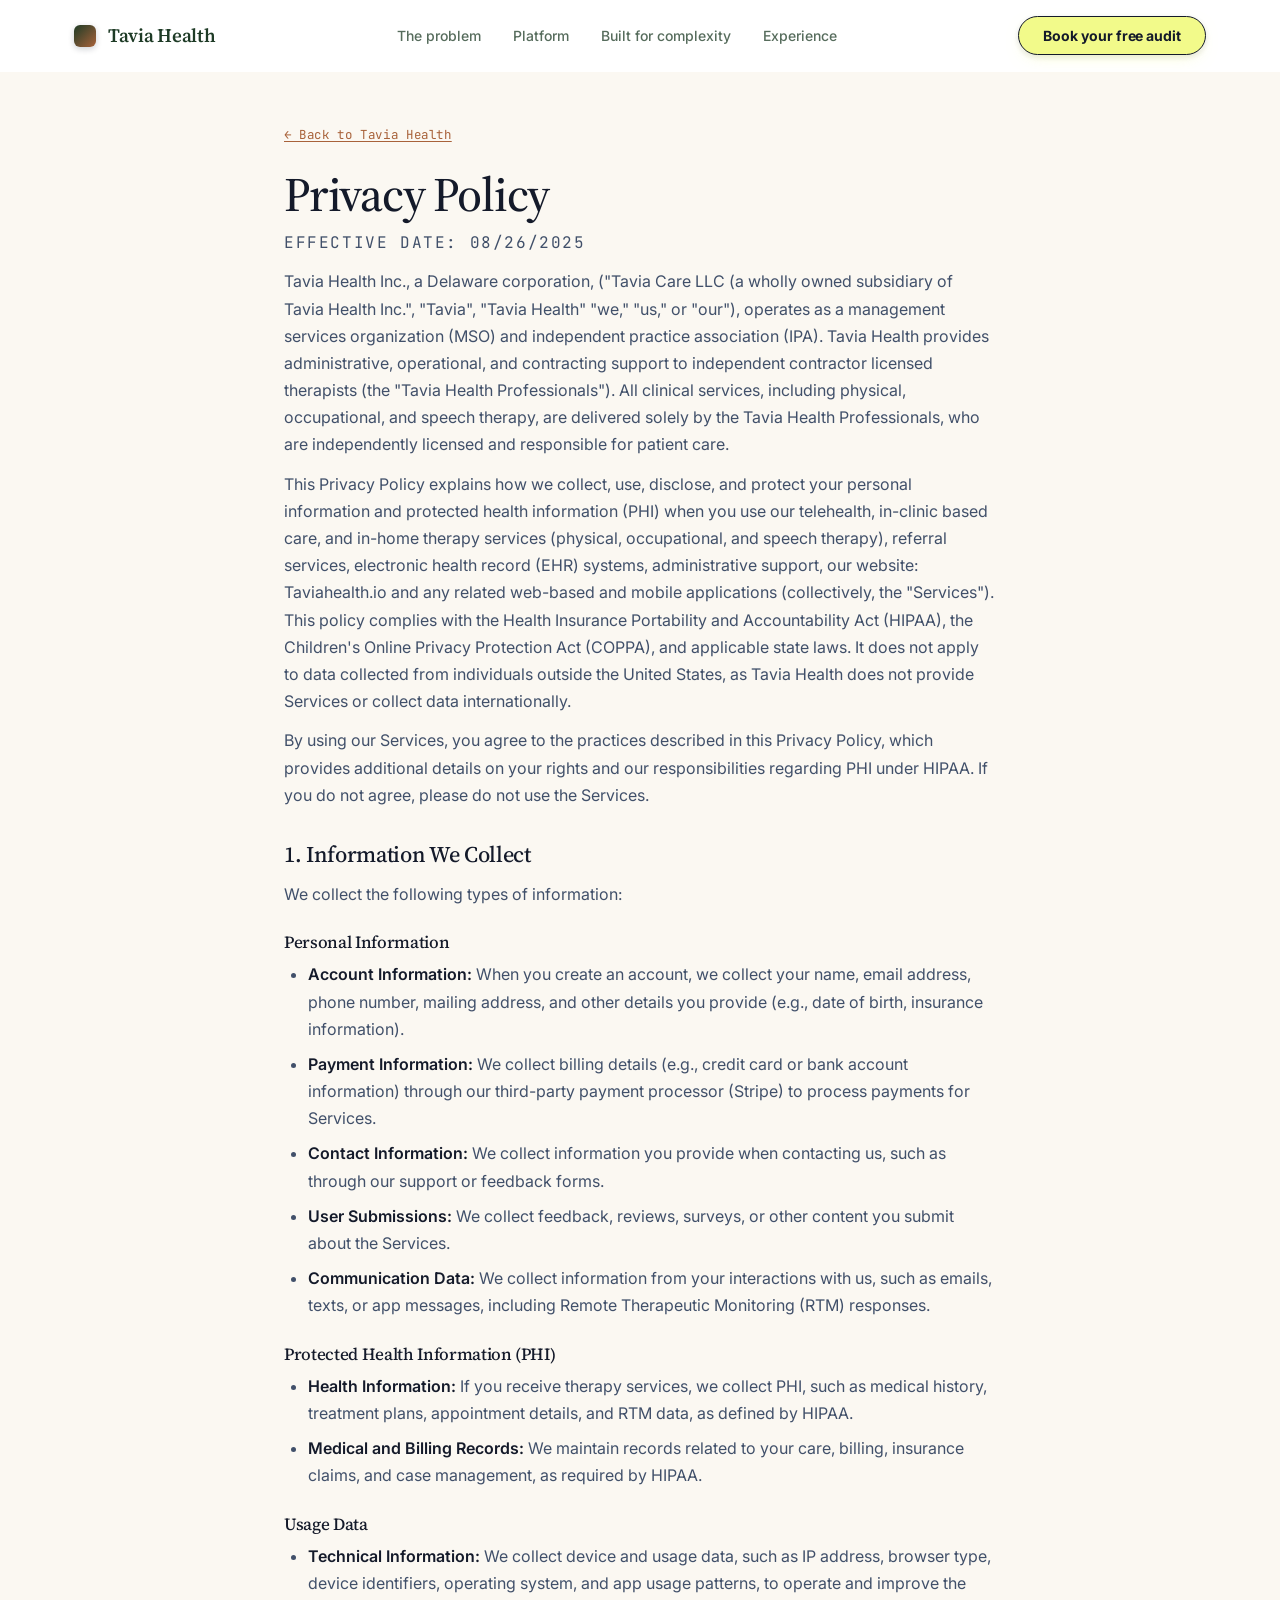
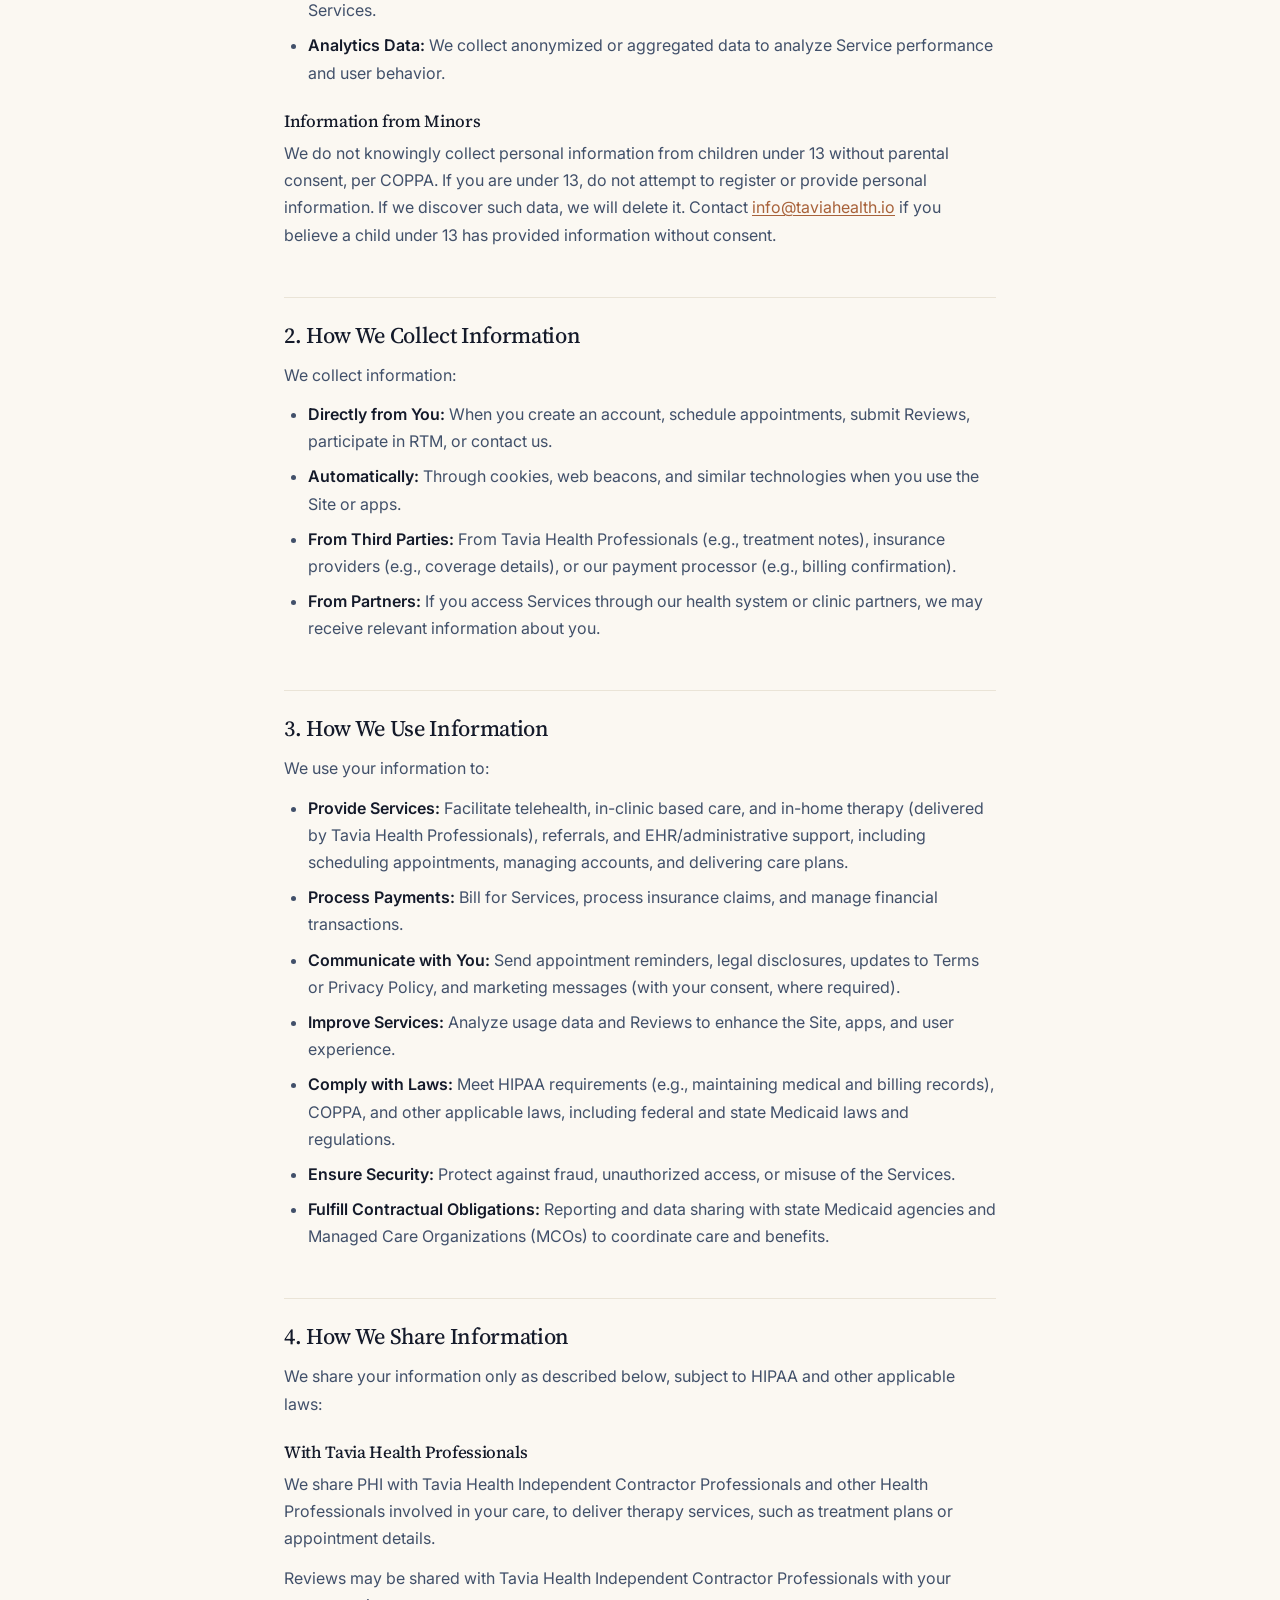
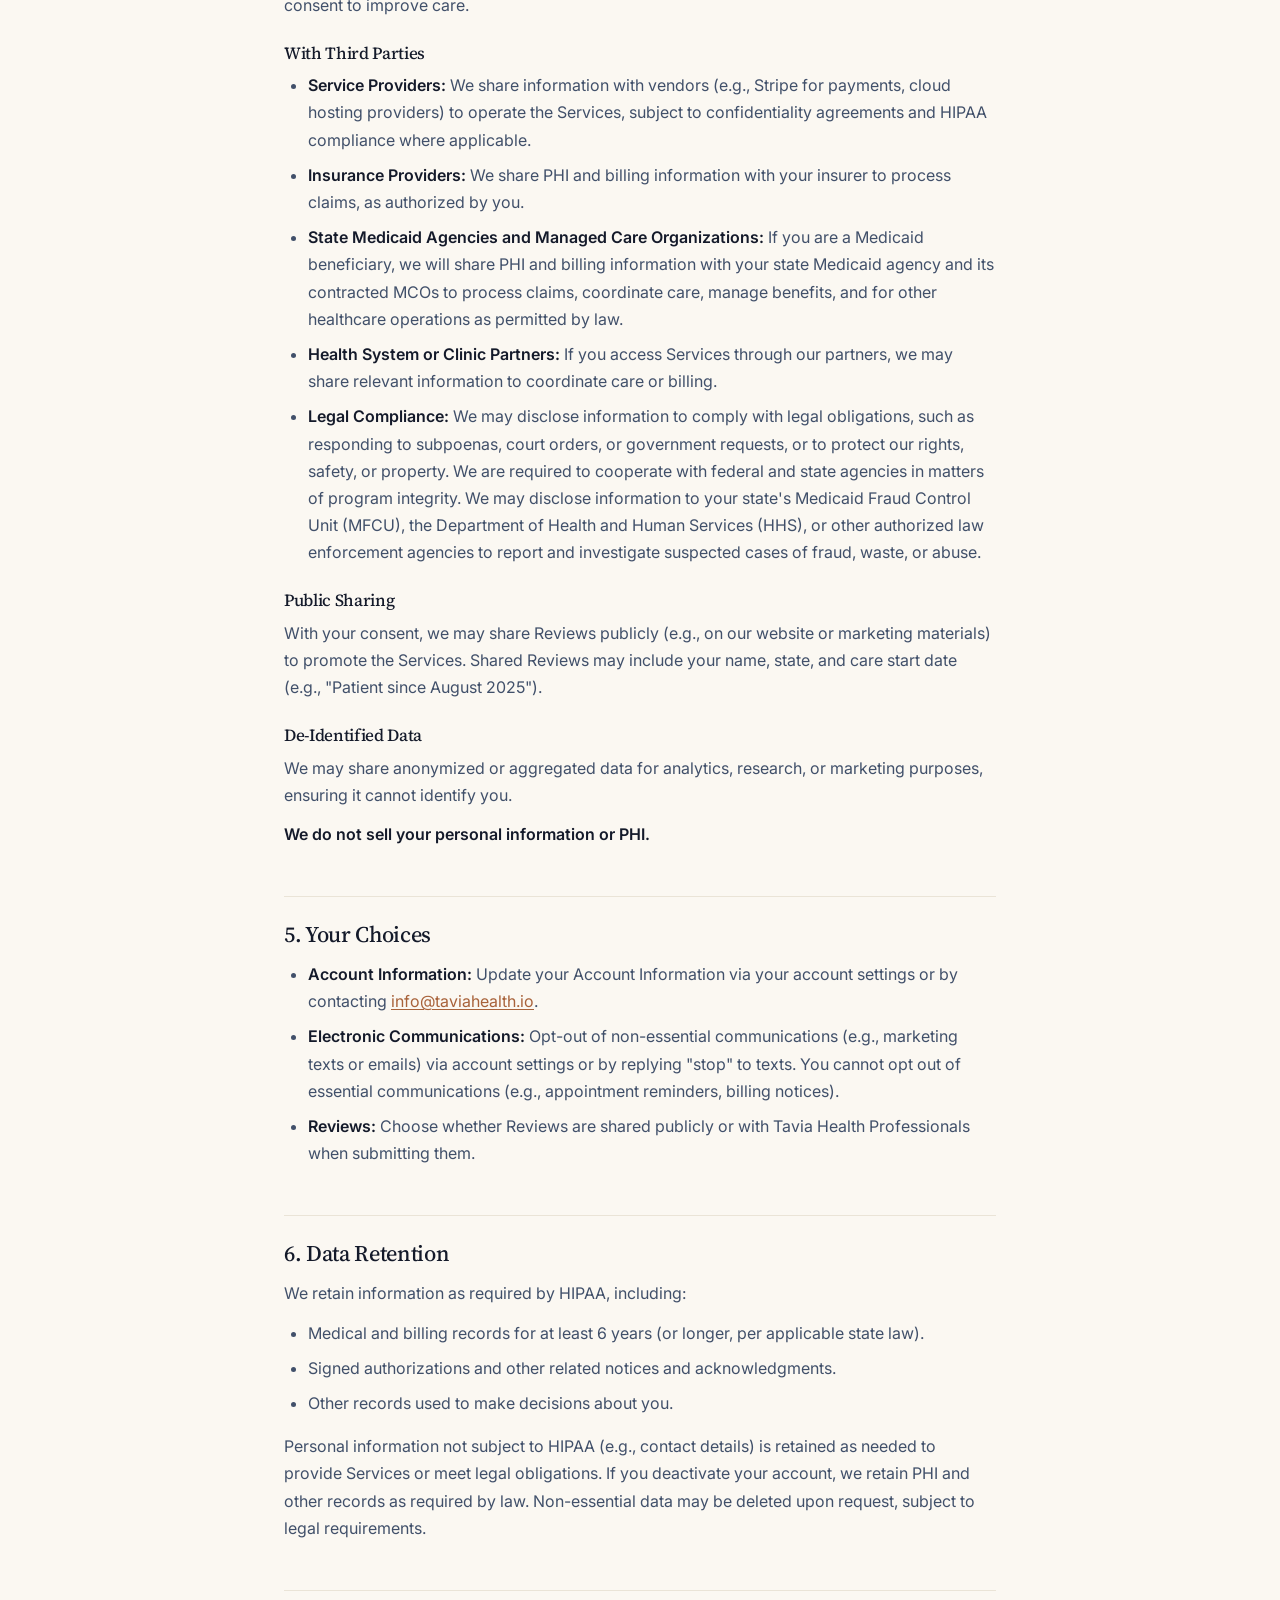
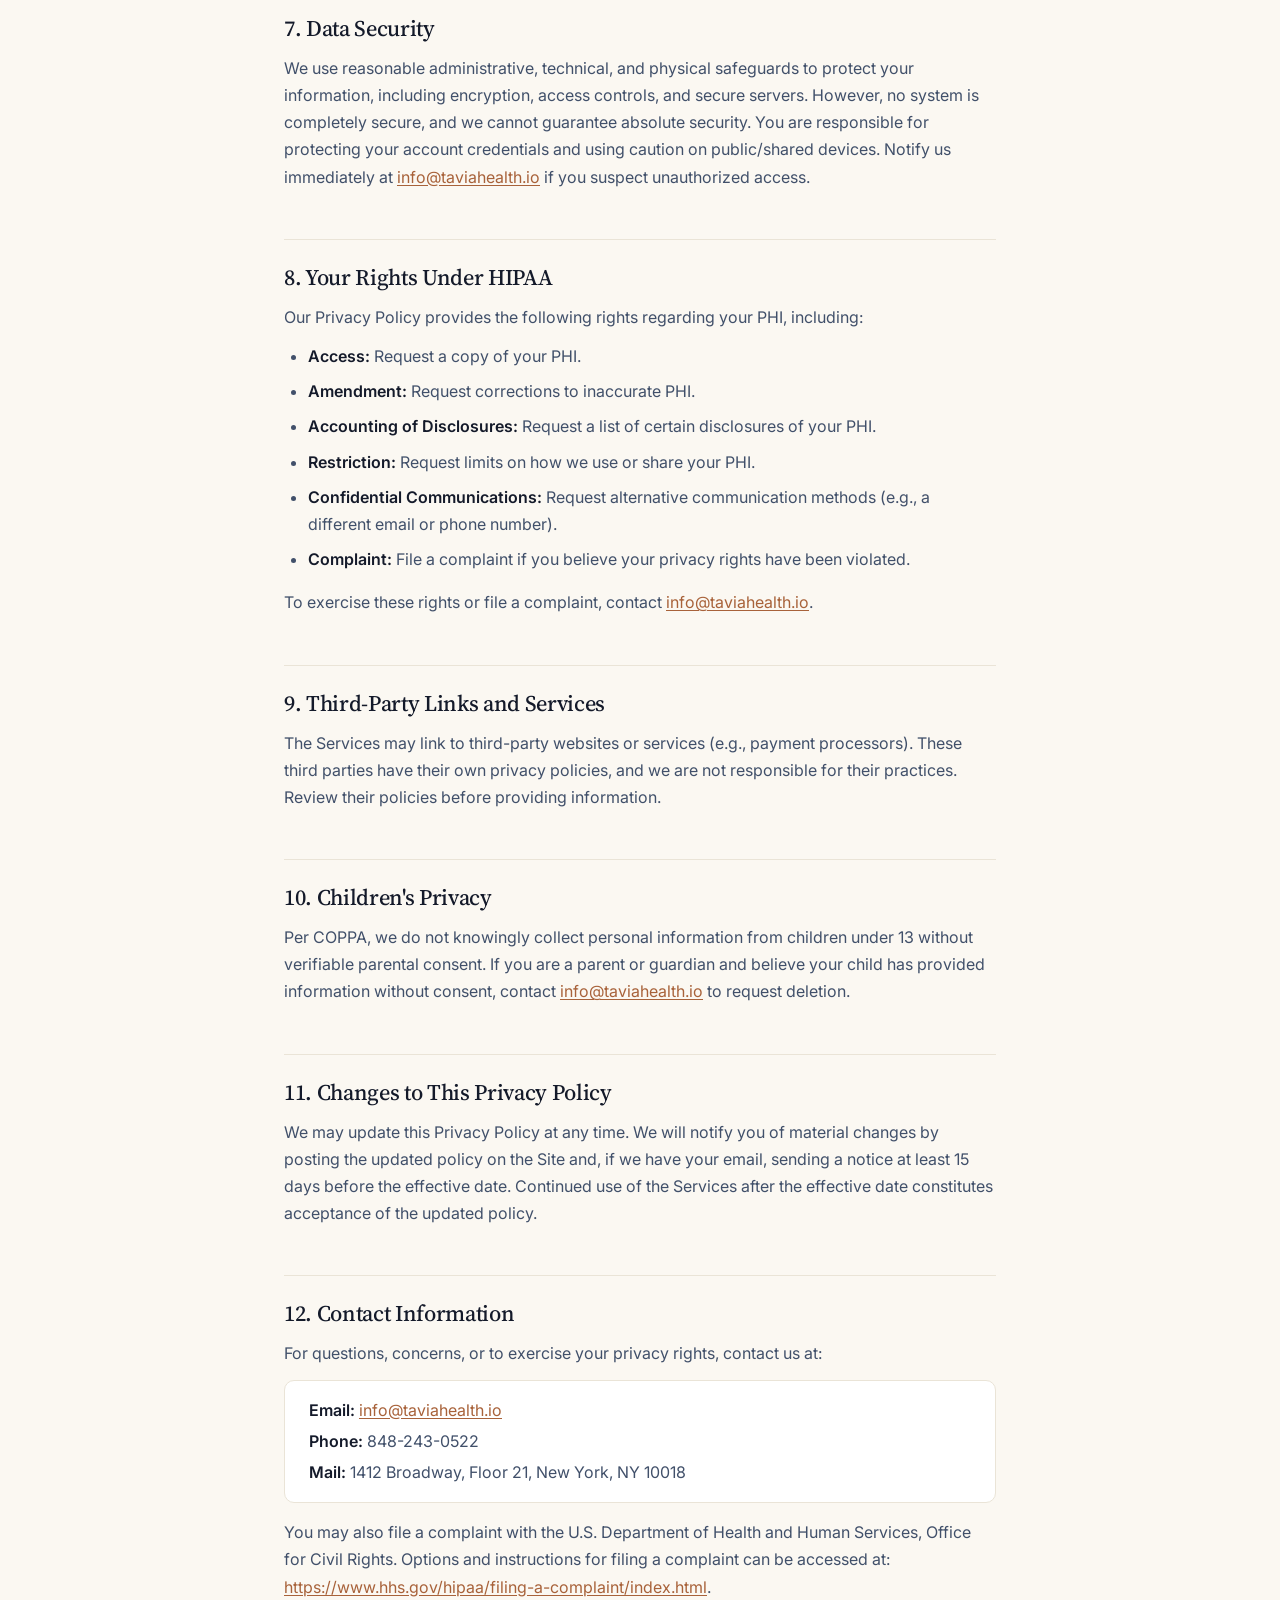
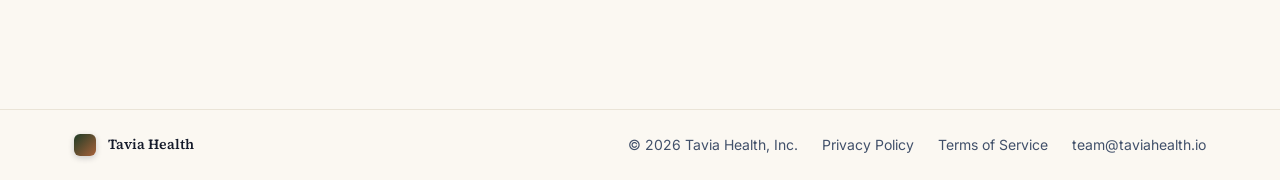
==== privacy.html @ c38f4bc9 "added meta ads skill" ====
<!DOCTYPE html>
<html lang="en">
<head>
  <meta charset="UTF-8" />
  <meta name="viewport" content="width=device-width, initial-scale=1.0" />
  <title>Privacy Policy — Tavia Health</title>
  <link rel="icon" type="image/svg+xml" href="favicon.svg" />
  <meta name="description" content="Tavia Health Privacy Policy. How we collect, use, and protect your personal information and PHI." />
  <link rel="preconnect" href="https://fonts.googleapis.com" />
  <link rel="preconnect" href="https://fonts.gstatic.com" crossorigin />
  <link href="https://fonts.googleapis.com/css2?family=Inter:wght@400;500;600;700&family=JetBrains+Mono:wght@400;500&family=Source+Serif+4:ital,opsz,wght@0,8..60,400;0,8..60,500;0,8..60,600;0,8..60,700;1,8..60,400;1,8..60,500&display=swap" rel="stylesheet" />
  <link rel="stylesheet" href="styles.css" />
</head>
<body>

  <header class="nav" id="nav">
    <div class="container nav__inner">
      <a href="index.html" class="nav__brand" aria-label="Tavia Health home">
        <span class="nav__mark" aria-hidden="true"></span>
        <span class="nav__wordmark">Tavia Health</span>
      </a>
      <nav class="nav__links" aria-label="Primary">
        <a href="index.html#problem">The problem</a>
        <a href="index.html#platform">Platform</a>
        <a href="index.html#complex">Built for complexity</a>
        <a href="index.html#founder">Experience</a>
      </nav>
      <a href="https://calendar.app.google/nensBLNCL4oVfkAK6" target="_blank" rel="noopener" class="btn btn--accent nav__cta">Book your free audit</a>
    </div>
  </header>

  <main class="legal">
    <div class="container legal__container">
      <a href="index.html" class="legal__back">← Back to Tavia Health</a>
      <h1>Privacy Policy</h1>
      <p class="legal__date">Effective Date: 08/26/2025</p>

      <p>Tavia Health Inc., a Delaware corporation, ("Tavia Care LLC (a wholly owned subsidiary of Tavia Health Inc.", "Tavia", "Tavia Health" "we," "us," or "our"), operates as a management services organization (MSO) and independent practice association (IPA). Tavia Health provides administrative, operational, and contracting support to independent contractor licensed therapists (the "Tavia Health Professionals"). All clinical services, including physical, occupational, and speech therapy, are delivered solely by the Tavia Health Professionals, who are independently licensed and responsible for patient care.</p>

      <p>This Privacy Policy explains how we collect, use, disclose, and protect your personal information and protected health information (PHI) when you use our telehealth, in-clinic based care, and in-home therapy services (physical, occupational, and speech therapy), referral services, electronic health record (EHR) systems, administrative support, our website: Taviahealth.io and any related web-based and mobile applications (collectively, the "Services"). This policy complies with the Health Insurance Portability and Accountability Act (HIPAA), the Children's Online Privacy Protection Act (COPPA), and applicable state laws. It does not apply to data collected from individuals outside the United States, as Tavia Health does not provide Services or collect data internationally.</p>

      <p>By using our Services, you agree to the practices described in this Privacy Policy, which provides additional details on your rights and our responsibilities regarding PHI under HIPAA. If you do not agree, please do not use the Services.</p>

      <h2>1. Information We Collect</h2>
      <p>We collect the following types of information:</p>

      <h3>Personal Information</h3>
      <ul>
        <li><strong>Account Information:</strong> When you create an account, we collect your name, email address, phone number, mailing address, and other details you provide (e.g., date of birth, insurance information).</li>
        <li><strong>Payment Information:</strong> We collect billing details (e.g., credit card or bank account information) through our third-party payment processor (Stripe) to process payments for Services.</li>
        <li><strong>Contact Information:</strong> We collect information you provide when contacting us, such as through our support or feedback forms.</li>
        <li><strong>User Submissions:</strong> We collect feedback, reviews, surveys, or other content you submit about the Services.</li>
        <li><strong>Communication Data:</strong> We collect information from your interactions with us, such as emails, texts, or app messages, including Remote Therapeutic Monitoring (RTM) responses.</li>
      </ul>

      <h3>Protected Health Information (PHI)</h3>
      <ul>
        <li><strong>Health Information:</strong> If you receive therapy services, we collect PHI, such as medical history, treatment plans, appointment details, and RTM data, as defined by HIPAA.</li>
        <li><strong>Medical and Billing Records:</strong> We maintain records related to your care, billing, insurance claims, and case management, as required by HIPAA.</li>
      </ul>

      <h3>Usage Data</h3>
      <ul>
        <li><strong>Technical Information:</strong> We collect device and usage data, such as IP address, browser type, device identifiers, operating system, and app usage patterns, to operate and improve the Services.</li>
        <li><strong>Analytics Data:</strong> We collect anonymized or aggregated data to analyze Service performance and user behavior.</li>
      </ul>

      <h3>Information from Minors</h3>
      <p>We do not knowingly collect personal information from children under 13 without parental consent, per COPPA. If you are under 13, do not attempt to register or provide personal information. If we discover such data, we will delete it. Contact <a href="mailto:info@taviahealth.io">info@taviahealth.io</a> if you believe a child under 13 has provided information without consent.</p>

      <h2>2. How We Collect Information</h2>
      <p>We collect information:</p>
      <ul>
        <li><strong>Directly from You:</strong> When you create an account, schedule appointments, submit Reviews, participate in RTM, or contact us.</li>
        <li><strong>Automatically:</strong> Through cookies, web beacons, and similar technologies when you use the Site or apps.</li>
        <li><strong>From Third Parties:</strong> From Tavia Health Professionals (e.g., treatment notes), insurance providers (e.g., coverage details), or our payment processor (e.g., billing confirmation).</li>
        <li><strong>From Partners:</strong> If you access Services through our health system or clinic partners, we may receive relevant information about you.</li>
      </ul>

      <h2>3. How We Use Information</h2>
      <p>We use your information to:</p>
      <ul>
        <li><strong>Provide Services:</strong> Facilitate telehealth, in-clinic based care, and in-home therapy (delivered by Tavia Health Professionals), referrals, and EHR/administrative support, including scheduling appointments, managing accounts, and delivering care plans.</li>
        <li><strong>Process Payments:</strong> Bill for Services, process insurance claims, and manage financial transactions.</li>
        <li><strong>Communicate with You:</strong> Send appointment reminders, legal disclosures, updates to Terms or Privacy Policy, and marketing messages (with your consent, where required).</li>
        <li><strong>Improve Services:</strong> Analyze usage data and Reviews to enhance the Site, apps, and user experience.</li>
        <li><strong>Comply with Laws:</strong> Meet HIPAA requirements (e.g., maintaining medical and billing records), COPPA, and other applicable laws, including federal and state Medicaid laws and regulations.</li>
        <li><strong>Ensure Security:</strong> Protect against fraud, unauthorized access, or misuse of the Services.</li>
        <li><strong>Fulfill Contractual Obligations:</strong> Reporting and data sharing with state Medicaid agencies and Managed Care Organizations (MCOs) to coordinate care and benefits.</li>
      </ul>

      <h2>4. How We Share Information</h2>
      <p>We share your information only as described below, subject to HIPAA and other applicable laws:</p>

      <h3>With Tavia Health Professionals</h3>
      <p>We share PHI with Tavia Health Independent Contractor Professionals and other Health Professionals involved in your care, to deliver therapy services, such as treatment plans or appointment details.</p>
      <p>Reviews may be shared with Tavia Health Independent Contractor Professionals with your consent to improve care.</p>

      <h3>With Third Parties</h3>
      <ul>
        <li><strong>Service Providers:</strong> We share information with vendors (e.g., Stripe for payments, cloud hosting providers) to operate the Services, subject to confidentiality agreements and HIPAA compliance where applicable.</li>
        <li><strong>Insurance Providers:</strong> We share PHI and billing information with your insurer to process claims, as authorized by you.</li>
        <li><strong>State Medicaid Agencies and Managed Care Organizations:</strong> If you are a Medicaid beneficiary, we will share PHI and billing information with your state Medicaid agency and its contracted MCOs to process claims, coordinate care, manage benefits, and for other healthcare operations as permitted by law.</li>
        <li><strong>Health System or Clinic Partners:</strong> If you access Services through our partners, we may share relevant information to coordinate care or billing.</li>
        <li><strong>Legal Compliance:</strong> We may disclose information to comply with legal obligations, such as responding to subpoenas, court orders, or government requests, or to protect our rights, safety, or property. We are required to cooperate with federal and state agencies in matters of program integrity. We may disclose information to your state's Medicaid Fraud Control Unit (MFCU), the Department of Health and Human Services (HHS), or other authorized law enforcement agencies to report and investigate suspected cases of fraud, waste, or abuse.</li>
      </ul>

      <h3>Public Sharing</h3>
      <p>With your consent, we may share Reviews publicly (e.g., on our website or marketing materials) to promote the Services. Shared Reviews may include your name, state, and care start date (e.g., "Patient since August 2025").</p>

      <h3>De-Identified Data</h3>
      <p>We may share anonymized or aggregated data for analytics, research, or marketing purposes, ensuring it cannot identify you.</p>
      <p><strong>We do not sell your personal information or PHI.</strong></p>

      <h2>5. Your Choices</h2>
      <ul>
        <li><strong>Account Information:</strong> Update your Account Information via your account settings or by contacting <a href="mailto:info@taviahealth.io">info@taviahealth.io</a>.</li>
        <li><strong>Electronic Communications:</strong> Opt-out of non-essential communications (e.g., marketing texts or emails) via account settings or by replying "stop" to texts. You cannot opt out of essential communications (e.g., appointment reminders, billing notices).</li>
        <li><strong>Reviews:</strong> Choose whether Reviews are shared publicly or with Tavia Health Professionals when submitting them.</li>
      </ul>

      <h2>6. Data Retention</h2>
      <p>We retain information as required by HIPAA, including:</p>
      <ul>
        <li>Medical and billing records for at least 6 years (or longer, per applicable state law).</li>
        <li>Signed authorizations and other related notices and acknowledgments.</li>
        <li>Other records used to make decisions about you.</li>
      </ul>
      <p>Personal information not subject to HIPAA (e.g., contact details) is retained as needed to provide Services or meet legal obligations. If you deactivate your account, we retain PHI and other records as required by law. Non-essential data may be deleted upon request, subject to legal requirements.</p>

      <h2>7. Data Security</h2>
      <p>We use reasonable administrative, technical, and physical safeguards to protect your information, including encryption, access controls, and secure servers. However, no system is completely secure, and we cannot guarantee absolute security. You are responsible for protecting your account credentials and using caution on public/shared devices. Notify us immediately at <a href="mailto:info@taviahealth.io">info@taviahealth.io</a> if you suspect unauthorized access.</p>

      <h2>8. Your Rights Under HIPAA</h2>
      <p>Our Privacy Policy provides the following rights regarding your PHI, including:</p>
      <ul>
        <li><strong>Access:</strong> Request a copy of your PHI.</li>
        <li><strong>Amendment:</strong> Request corrections to inaccurate PHI.</li>
        <li><strong>Accounting of Disclosures:</strong> Request a list of certain disclosures of your PHI.</li>
        <li><strong>Restriction:</strong> Request limits on how we use or share your PHI.</li>
        <li><strong>Confidential Communications:</strong> Request alternative communication methods (e.g., a different email or phone number).</li>
        <li><strong>Complaint:</strong> File a complaint if you believe your privacy rights have been violated.</li>
      </ul>
      <p>To exercise these rights or file a complaint, contact <a href="mailto:info@taviahealth.io">info@taviahealth.io</a>.</p>

      <h2>9. Third-Party Links and Services</h2>
      <p>The Services may link to third-party websites or services (e.g., payment processors). These third parties have their own privacy policies, and we are not responsible for their practices. Review their policies before providing information.</p>

      <h2>10. Children's Privacy</h2>
      <p>Per COPPA, we do not knowingly collect personal information from children under 13 without verifiable parental consent. If you are a parent or guardian and believe your child has provided information without consent, contact <a href="mailto:info@taviahealth.io">info@taviahealth.io</a> to request deletion.</p>

      <h2>11. Changes to This Privacy Policy</h2>
      <p>We may update this Privacy Policy at any time. We will notify you of material changes by posting the updated policy on the Site and, if we have your email, sending a notice at least 15 days before the effective date. Continued use of the Services after the effective date constitutes acceptance of the updated policy.</p>

      <h2>12. Contact Information</h2>
      <p>For questions, concerns, or to exercise your privacy rights, contact us at:</p>
      <ul class="legal__contact">
        <li><strong>Email:</strong> <a href="mailto:info@taviahealth.io">info@taviahealth.io</a></li>
        <li><strong>Phone:</strong> 848-243-0522</li>
        <li><strong>Mail:</strong> 1412 Broadway, Floor 21, New York, NY 10018</li>
      </ul>
      <p>You may also file a complaint with the U.S. Department of Health and Human Services, Office for Civil Rights. Options and instructions for filing a complaint can be accessed at: <a href="https://www.hhs.gov/hipaa/filing-a-complaint/index.html" target="_blank" rel="noopener">https://www.hhs.gov/hipaa/filing-a-complaint/index.html</a>.</p>
    </div>
  </main>

  <footer class="footer">
    <div class="container footer__inner">
      <div class="footer__brand">
        <span class="nav__mark" aria-hidden="true"></span>
        <span>Tavia Health</span>
      </div>
      <div class="footer__meta">
        <span>© 2026 Tavia Health, Inc.</span>
        <a href="privacy.html">Privacy Policy</a>
        <a href="terms.html">Terms of Service</a>
        <a href="mailto:team@taviahealth.io">team@taviahealth.io</a>
      </div>
    </div>
  </footer>

  <script src="script.js"></script>
</body>
</html>
---- styles.css ----
/* ==========================================================================
   Tavia Health — landing page styles
   ========================================================================== */

/* Design tokens ----------------------------------------------------------- */
:root {
  /* Official 7-color palette */
  --cream-token:  #FBF8F2;
  --ink-token:    #141A2A;
  --forest:       #1E3B26;
  --oxblood:      #3D0814;
  --coral-token:  #A8623A;
  --gold-token:   #E6B24E;
  --chartreuse:   #F2FA8A;

  /* Structural navy scale — forest primary, oxblood deepest */
  --navy-950: #3D0814;    /* oxblood — CTA section only */
  --navy-900: #1E3B26;    /* forest — Built for complexity, dark sections */
  --navy-800: #254730;
  --navy-700: #305C3D;
  --navy-600: #40744F;
  --navy-500: #5A8A68;
  --navy-300: #99B8A2;
  --navy-100: #D8E5DC;

  /* Warm accent — coral (copper) */
  --coral-700: #6B3E22;
  --coral-600: #8A5030;
  --coral-500: #A8623A;   /* coral, AA-large on cream */
  --coral-400: #BE7E5C;
  --coral-100: #E8D3BF;
  --coral-50:  #F5EBDE;

  /* Slate accent for muted section backgrounds */
  --slate-700: #5F6A7E;
  --slate-500: #8896AB;
  --slate-300: #B8C1CC;
  --slate-100: #E5E8ED;

  /* Decorative highlight */
  --gold-500: #E6B24E;

  /* Neutrals */
  --cream:        #FBF8F2;
  --cream-dark:   #F3EDE0;
  --paper:        #FFFFFF;
  --ink:          #141A2A;
  --ink-soft:     #41506A;
  --ink-muted:    #6F7E97;
  --line:         #EAE4D7;
  --line-strong:  #D0C7B4;

  /* Tinted surfaces (brand-colored but very pale) */
  --pale-blue:    #EFF3FA;
  --pale-blue-2:  #E6ECF6;
  --pale-peach:   #F0ECE4;
  --pale-peach-2: #E4DED3;
  --line-blue:    #D9E1ED;
  --line-peach:   #D9D2C3;

  /* Semantic tags */
  --ok-500:    #2E9573;
  --warn-500:  #D69A3A;
  --deny-500:  #D84A3B;
  --flag-500:  #C97A2B;
  --info-500:  #4A7BBF;

  /* Type */
  --font-sans: "Inter", system-ui, -apple-system, BlinkMacSystemFont, "Segoe UI", sans-serif;
  --font-display: "Source Serif 4", "Iowan Old Style", Georgia, serif;
  --font-mono: "JetBrains Mono", "SF Mono", Menlo, monospace;

  /* Scale */
  --fs-xs: 0.78rem;
  --fs-sm: 0.875rem;
  --fs-base: 1rem;
  --fs-md: 1.0625rem;
  --fs-lg: 1.1875rem;
  --fs-xl: 1.5rem;
  --fs-2xl: 2rem;
  --fs-3xl: 2.5rem;
  --fs-4xl: 3.25rem;
  --fs-5xl: 4.25rem;
  --fs-6xl: 5.25rem;

  /* Spacing */
  --sp-1: 0.25rem;
  --sp-2: 0.5rem;
  --sp-3: 0.75rem;
  --sp-4: 1rem;
  --sp-5: 1.5rem;
  --sp-6: 2rem;
  --sp-7: 3rem;
  --sp-8: 4rem;
  --sp-9: 6rem;
  --sp-10: 8rem;

  /* Radius */
  --r-sm: 6px;
  --r-md: 10px;
  --r-lg: 16px;
  --r-xl: 24px;
  --r-pill: 999px;

  /* Shadows */
  --shadow-sm: 0 1px 2px rgba(8, 18, 41, 0.06), 0 1px 1px rgba(8, 18, 41, 0.04);
  --shadow-md: 0 6px 18px -6px rgba(8, 18, 41, 0.14), 0 2px 6px rgba(8, 18, 41, 0.06);
  --shadow-lg: 0 24px 60px -20px rgba(8, 18, 41, 0.25), 0 8px 20px -8px rgba(8, 18, 41, 0.12);
  --shadow-xl: 0 36px 80px -28px rgba(8, 18, 41, 0.35);

  /* Layout */
  --container: 1180px;
  --nav-h: 72px;
}

/* Reset / base ------------------------------------------------------------ */
*, *::before, *::after { box-sizing: border-box; }
html { scroll-behavior: smooth; -webkit-text-size-adjust: 100%; }
body {
  margin: 0;
  font-family: var(--font-sans);
  font-size: var(--fs-md);
  line-height: 1.55;
  color: var(--ink);
  background: var(--paper);
  -webkit-font-smoothing: antialiased;
  -moz-osx-font-smoothing: grayscale;
}
img, svg { display: block; max-width: 100%; }
a { color: inherit; text-decoration: none; }
button { font: inherit; }
h1, h2, h3, h4 { margin: 0; font-family: var(--font-display); font-weight: 500; letter-spacing: -0.02em; color: var(--ink); }
h1 { font-size: var(--fs-5xl); line-height: 1.04; }
h2 { font-size: var(--fs-4xl); line-height: 1.08; }
h3 { font-size: var(--fs-xl); line-height: 1.25; }
p { margin: 0 0 var(--sp-4); }
em { font-style: italic; color: var(--coral-600); }
strong { font-weight: 600; color: var(--ink); }

.container {
  width: 100%;
  max-width: var(--container);
  margin: 0 auto;
  padding: 0 var(--sp-5);
}

/* Buttons ----------------------------------------------------------------- */
.btn {
  display: inline-flex;
  align-items: center;
  gap: var(--sp-2);
  padding: var(--sp-3) var(--sp-5);
  border-radius: var(--r-pill);
  font-weight: 600;
  font-size: var(--fs-sm);
  letter-spacing: -0.005em;
  border: 1px solid transparent;
  cursor: pointer;
  transition: transform 140ms ease, box-shadow 200ms ease, background 200ms ease, color 200ms ease;
}
.btn--lg { padding: var(--sp-4) var(--sp-6); font-size: var(--fs-base); }
.btn:focus-visible {
  outline: 3px solid var(--chartreuse);
  outline-offset: 3px;
}
a:focus-visible {
  outline: 2px solid var(--chartreuse);
  outline-offset: 2px;
  border-radius: 2px;
}
.btn--accent {
  background: var(--chartreuse);
  color: var(--ink);
  box-shadow: 0 6px 18px -8px rgba(242, 250, 138, 0.6), 0 2px 6px rgba(20, 26, 42, 0.12);
  font-weight: 700;
  border-color: var(--ink);
}
.btn--accent:hover {
  background: #E8F072;
  transform: translateY(-1px);
  box-shadow: 0 10px 24px -10px rgba(242, 250, 138, 0.75), 0 4px 10px rgba(20, 26, 42, 0.15);
  color: var(--ink);
}
.btn--ghost {
  background: rgba(255, 255, 255, 0.75);
  color: var(--ink);
  border-color: var(--ink);
  backdrop-filter: blur(4px);
  -webkit-backdrop-filter: blur(4px);
}
.btn--ghost:hover {
  background: var(--paper);
  border-color: var(--ink);
  color: var(--ink);
  transform: translateY(-1px);
}
.btn--ghost-light {
  background: transparent;
  color: var(--cream);
  border-color: rgba(248, 243, 234, 0.4);
  backdrop-filter: none;
  -webkit-backdrop-filter: none;
}
.btn--ghost-light:hover {
  background: rgba(255, 255, 255, 0.08);
  border-color: var(--cream);
  color: var(--paper);
  transform: translateY(-1px);
}

/* Reveal ------------------------------------------------------------------ */
.reveal {
  opacity: 0;
  transform: translateY(16px);
  transition: opacity 800ms cubic-bezier(0.22, 1, 0.36, 1), transform 800ms cubic-bezier(0.22, 1, 0.36, 1);
  will-change: opacity, transform;
}
.reveal.is-visible { opacity: 1; transform: none; }

/* Nav --------------------------------------------------------------------- */
.nav {
  position: sticky;
  top: 0;
  z-index: 50;
  height: var(--nav-h);
  backdrop-filter: blur(12px);
  -webkit-backdrop-filter: blur(12px);
  background: rgba(255, 255, 255, 0);
  transition: background 220ms ease, box-shadow 220ms ease, border-color 220ms ease;
  border-bottom: 1px solid transparent;
}
.nav.is-scrolled {
  background: rgba(255, 255, 255, 0.88);
  border-bottom-color: var(--line);
  box-shadow: 0 1px 0 rgba(8, 18, 41, 0.04);
}
.nav__inner {
  display: flex;
  align-items: center;
  justify-content: space-between;
  gap: var(--sp-6);
  height: 100%;
}
.nav__brand {
  display: flex;
  align-items: center;
  gap: var(--sp-3);
  font-family: var(--font-display);
  font-weight: 600;
  font-size: var(--fs-lg);
  color: var(--navy-900);
  letter-spacing: -0.015em;
}
.nav__mark {
  width: 22px;
  height: 22px;
  border-radius: 6px;
  background: linear-gradient(135deg, var(--navy-900), var(--coral-500));
  box-shadow: 0 2px 6px rgba(8, 18, 41, 0.2);
  display: inline-block;
}
.nav__wordmark { line-height: 1; }
.nav__links {
  display: flex;
  gap: var(--sp-6);
  font-size: var(--fs-sm);
  color: var(--navy-900);
  font-weight: 500;
}
.nav__links a { opacity: 0.75; transition: opacity 140ms ease; }
.nav__links a:hover { opacity: 1; }
.nav__cta { padding: var(--sp-2) var(--sp-5); font-size: var(--fs-sm); }

/* Hero -------------------------------------------------------------------- */
.hero {
  position: relative;
  padding: var(--sp-10) 0 var(--sp-9);
  overflow: hidden;
  isolation: isolate;
  background: linear-gradient(180deg, #FAF6EE 0%, #FDFBF7 60%, #FFFFFF 100%);
}
.hero__inner {
  position: relative;
  z-index: 1;
  max-width: 880px;
  text-align: left;
}
.hero__bg {
  position: absolute;
  inset: 0;
  z-index: 0;
  pointer-events: none;
}
.hero__grid {
  position: absolute;
  inset: 0;
  background-image:
    linear-gradient(to right, rgba(11, 27, 59, 0.05) 1px, transparent 1px),
    linear-gradient(to bottom, rgba(11, 27, 59, 0.05) 1px, transparent 1px);
  background-size: 64px 64px;
  background-position: -1px -1px;
  mask-image: radial-gradient(ellipse at 50% 0%, black 30%, transparent 70%);
  -webkit-mask-image: radial-gradient(ellipse at 50% 0%, black 30%, transparent 70%);
  opacity: 0.6;
}
.hero__glow {
  position: absolute;
  right: -10%;
  top: 10%;
  width: 540px;
  height: 540px;
  background: radial-gradient(circle, rgba(168, 98, 58, 0.22), transparent 60%);
  filter: blur(20px);
}

.eyebrow {
  display: inline-flex;
  align-items: center;
  gap: var(--sp-2);
  padding: 6px 14px;
  border-radius: var(--r-pill);
  border: 1px solid var(--line-strong);
  background: rgba(255, 255, 255, 0.7);
  font-size: var(--fs-xs);
  font-weight: 600;
  text-transform: uppercase;
  letter-spacing: 0.08em;
  color: var(--navy-700);
  margin-bottom: var(--sp-5);
}
.eyebrow__dot {
  width: 7px;
  height: 7px;
  border-radius: 50%;
  background: var(--coral-500);
  box-shadow: 0 0 0 4px rgba(168, 98, 58, 0.15);
}

.hero__title {
  font-size: clamp(2.5rem, 6vw, 4.5rem);
  line-height: 1.02;
  letter-spacing: -0.03em;
  color: var(--navy-900);
  margin-bottom: var(--sp-5);
}
.hero__title em {
  font-style: italic;
  color: var(--coral-600);
  font-weight: 400;
}
.hero__sub {
  font-size: var(--fs-lg);
  color: var(--ink-soft);
  max-width: 640px;
  margin-bottom: var(--sp-7);
}
.hero__ctas {
  display: flex;
  gap: var(--sp-3);
  flex-wrap: wrap;
  margin-bottom: var(--sp-7);
}
.hero__proof {
  display: grid;
  grid-template-columns: repeat(3, minmax(0, 1fr));
  gap: var(--sp-4);
  max-width: 780px;
}
.proof-chip {
  display: flex;
  flex-direction: column;
  gap: var(--sp-1);
  padding: var(--sp-4) var(--sp-5);
  background: var(--paper);
  border: 1px solid var(--line);
  border-radius: var(--r-lg);
  box-shadow: var(--shadow-sm);
}
.proof-chip__num {
  font-family: var(--font-display);
  font-weight: 600;
  font-size: var(--fs-2xl);
  color: var(--navy-900);
  letter-spacing: -0.025em;
  display: inline-flex;
  align-items: baseline;
  gap: 4px;
  line-height: 1.05;
  margin-bottom: 2px;
}
.proof-chip__arrow {
  color: var(--coral-500);
  font-family: var(--font-sans);
  font-weight: 500;
  font-size: 0.85em;
}
.proof-chip__lead {
  font-size: var(--fs-sm);
  font-weight: 600;
  color: var(--navy-800);
  letter-spacing: -0.005em;
}
.proof-chip__label {
  font-size: var(--fs-xs);
  color: var(--ink-muted);
  line-height: 1.4;
}

/* Qualifier --------------------------------------------------------------- */
.qualifier {
  padding: var(--sp-9) 0;
  background: var(--cream);
  border-top: 1px solid var(--line);
  border-bottom: 1px solid var(--line);
}
.qualifier__text {
  font-family: var(--font-display);
  font-weight: 500;
  font-size: clamp(1.75rem, 4vw, 3rem);
  line-height: 1.15;
  letter-spacing: -0.02em;
  color: var(--navy-900);
  text-align: center;
  max-width: 960px;
  margin: 0 auto;
}
.qualifier__highlight {
  background: linear-gradient(180deg, transparent 58%, rgba(168, 98, 58, 0.28) 58%);
  padding: 0 4px;
  font-style: italic;
  color: var(--coral-700);
}

/* Section head ------------------------------------------------------------ */
.section-head {
  max-width: 820px;
  margin-bottom: var(--sp-6);
}
.section-head--dark { color: var(--cream); }
.section-head--dark .section-head__eyebrow { color: var(--coral-400); }
.section-head--dark .section-head__title { color: var(--cream); }
.section-head--dark .section-head__lede { color: rgba(248, 243, 234, 0.75); }
.section-head__eyebrow {
  display: inline-block;
  font-size: var(--fs-xs);
  font-weight: 700;
  letter-spacing: 0.12em;
  text-transform: uppercase;
  color: var(--coral-600);
  margin-bottom: var(--sp-4);
}
.section-head__title {
  font-size: clamp(2rem, 4.5vw, 3.25rem);
  line-height: 1.1;
  letter-spacing: -0.025em;
  margin-bottom: var(--sp-5);
}
.section-head__title em {
  font-style: italic;
  color: var(--coral-600);
  font-weight: 400;
}
.section-head__lede {
  font-size: var(--fs-lg);
  color: var(--ink-soft);
  line-height: 1.55;
  margin: 0;
}

/* Mismatch ---------------------------------------------------------------- */
.mismatch {
  padding: var(--sp-10) 0;
  background: var(--paper);
}
.diagram {
  display: grid;
  grid-template-columns: 1fr 1fr;
  gap: var(--sp-6);
  align-items: stretch;
}
.diagram__col {
  padding: var(--sp-6);
  border-radius: var(--r-xl);
  border: 1px solid var(--line);
  background: var(--cream);
  position: relative;
  display: flex;
  flex-direction: column;
}
.diagram__col--msot {
  background: var(--navy-900);
  color: var(--cream);
  border-color: var(--navy-800);
  box-shadow: var(--shadow-lg);
}
.diagram__label {
  font-family: var(--font-sans);
  font-size: var(--fs-xs);
  font-weight: 700;
  text-transform: uppercase;
  letter-spacing: 0.12em;
  color: var(--ink-muted);
  margin-bottom: var(--sp-5);
}
.diagram__label--accent { color: var(--coral-400); }
.diagram__caption {
  margin-top: var(--sp-5);
  font-size: var(--fs-sm);
  color: var(--ink-muted);
}
.diagram__col--msot .diagram__caption { color: rgba(248, 243, 234, 0.7); }

.flow {
  flex: 1;
  display: flex;
  flex-direction: column;
  gap: var(--sp-3);
}
.flow--linear {
  flex-direction: row;
  flex-wrap: wrap;
  align-items: center;
  gap: var(--sp-3);
}
.flow__node {
  padding: var(--sp-3) var(--sp-4);
  background: var(--paper);
  border: 1px solid var(--line-strong);
  border-radius: var(--r-md);
  font-size: var(--fs-sm);
  font-weight: 500;
  color: var(--navy-800);
}
.flow__node--ok {
  background: #E9F6F0;
  border-color: #BFE4D3;
  color: #18624A;
}
.diagram__col--msot .flow__node {
  background: rgba(255, 255, 255, 0.04);
  border-color: rgba(255, 255, 255, 0.12);
  color: var(--cream);
}
.flow__node--warn {
  background: rgba(168, 98, 58, 0.1) !important;
  border-color: rgba(168, 98, 58, 0.35) !important;
  color: var(--coral-400) !important;
}
.flow__node--warn em { color: var(--coral-400); font-style: italic; }
.flow__arrow {
  font-family: var(--font-mono);
  color: var(--ink-muted);
  font-size: var(--fs-lg);
}
.diagram__col--msot .flow__arrow { color: rgba(248, 243, 234, 0.4); }

.flow__fan {
  list-style: none;
  margin: var(--sp-3) 0 var(--sp-3) var(--sp-4);
  padding: 0 0 0 var(--sp-5);
  border-left: 1px dashed rgba(248, 243, 234, 0.25);
  display: flex;
  flex-direction: column;
  gap: var(--sp-2);
  font-family: var(--font-mono);
  font-size: var(--fs-sm);
  color: rgba(248, 243, 234, 0.78);
}
.flow__fan li {
  position: relative;
}
.flow__fan li::before {
  content: "";
  position: absolute;
  left: calc(var(--sp-5) * -1);
  top: 50%;
  width: var(--sp-4);
  height: 1px;
  background: rgba(248, 243, 234, 0.25);
}
.flow__arrow--fan {
  text-align: center;
  margin: var(--sp-2) 0;
}

/* Problem intro ----------------------------------------------------------- */
.problem-intro {
  padding: var(--sp-9) 0;
  background: var(--pale-blue);
  border-top: 1px solid var(--line-blue);
  position: relative;
  overflow: hidden;
}
.problem-intro::before {
  content: "";
  position: absolute;
  right: -6%;
  top: -20%;
  width: 440px;
  height: 440px;
  background: radial-gradient(circle, rgba(168, 98, 58, 0.08), transparent 65%);
  pointer-events: none;
  z-index: 0;
}
.problem-intro > .container { position: relative; z-index: 1; }
.problem-intro .section-head {
  max-width: 960px;
  margin-bottom: var(--sp-6);
}
.problem-intro__body {
  max-width: 820px;
  margin: 0;
}
.problem-intro__body p {
  font-size: var(--fs-lg);
  color: var(--ink-soft);
  line-height: 1.6;
}
.problem-intro__punch {
  font-family: var(--font-display);
  font-size: clamp(1.35rem, 2.3vw, 1.7rem) !important;
  line-height: 1.4 !important;
  color: var(--navy-900) !important;
  letter-spacing: -0.015em;
  padding-top: var(--sp-5);
  margin-top: var(--sp-5) !important;
  border-top: 1px dashed var(--line-strong);
  font-weight: 400;
}
.problem-intro__punch strong { color: var(--navy-900); font-weight: 600; }
.problem-intro__punch em { font-style: italic; color: var(--coral-600); }

/* Centered section head variant */
.section-head--centered {
  text-align: center;
  margin-left: auto;
  margin-right: auto;
}
.section-head--centered .section-head__lede { margin-left: auto; margin-right: auto; }

/* Sub-point list (used in Reconciliation) */
.subpoints {
  counter-reset: sp;
  list-style: none;
  padding: 0;
  margin: var(--sp-5) 0 0;
  display: flex;
  flex-direction: column;
  gap: var(--sp-5);
}
.subpoints li {
  counter-increment: sp;
  padding: var(--sp-5) var(--sp-5) var(--sp-5) var(--sp-9);
  background: var(--cream);
  border: 1px solid var(--cream-dark);
  border-left: 3px solid var(--coral-500);
  border-radius: var(--r-lg);
  position: relative;
  box-shadow: var(--shadow-sm);
  transition: transform 200ms ease, box-shadow 200ms ease, border-left-color 200ms ease;
}
.subpoints li:hover {
  transform: translateX(3px);
  box-shadow: var(--shadow-md);
  border-left-color: var(--coral-600);
}
.subpoints li::before {
  content: counter(sp, decimal-leading-zero);
  position: absolute;
  left: var(--sp-4);
  top: calc(var(--sp-5) + 2px);
  font-family: var(--font-mono);
  font-size: var(--fs-base);
  font-weight: 700;
  color: var(--coral-500);
  letter-spacing: 0.05em;
}
.subpoints h4 {
  font-family: var(--font-display);
  font-weight: 500;
  font-size: var(--fs-md);
  line-height: 1.3;
  color: var(--navy-900);
  letter-spacing: -0.015em;
  margin: 0 0 var(--sp-2);
}
.subpoints p {
  font-size: var(--fs-sm);
  color: var(--ink-soft);
  line-height: 1.6;
  margin: 0;
}

/* Problems ---------------------------------------------------------------- */
.problems { padding: var(--sp-9) 0; background: var(--paper); }
.problem {
  display: grid;
  grid-template-columns: 1fr 1fr;
  gap: var(--sp-7);
  align-items: center;
  padding: var(--sp-7) 0;
}
.problem + .problem { border-top: 1px dashed var(--line-strong); }
.problem--two .problem__copy { order: 2; }
.problem--two .problem__mock { order: 1; }
.problem__num {
  font-family: var(--font-mono);
  font-size: var(--fs-xs);
  font-weight: 600;
  color: var(--coral-700);
  letter-spacing: 0.08em;
  text-transform: uppercase;
  margin-bottom: var(--sp-4);
  display: inline-block;
  padding: 5px 14px;
  background: var(--coral-50);
  border: 1px solid rgba(168, 98, 58, 0.25);
  border-radius: var(--r-pill);
  line-height: 1.3;
}
.problem__title {
  font-size: clamp(1.75rem, 3vw, 2.5rem);
  line-height: 1.1;
  letter-spacing: -0.025em;
  color: var(--navy-900);
  margin-bottom: var(--sp-5);
}
.problem__title em { color: var(--coral-600); font-style: italic; font-weight: 400; }
.problem__lede {
  font-size: var(--fs-md);
  color: var(--ink-soft);
  margin-bottom: var(--sp-6);
}
.problem__list {
  list-style: none;
  padding: 0;
  margin: 0;
  display: flex;
  flex-direction: column;
  gap: var(--sp-4);
}
.problem__list li {
  padding-left: var(--sp-5);
  position: relative;
  font-size: var(--fs-base);
  color: var(--ink-soft);
  line-height: 1.55;
}
.problem__list li::before {
  content: "";
  position: absolute;
  left: 0;
  top: 0.65em;
  width: 10px;
  height: 10px;
  border-radius: 3px;
  background: var(--coral-500);
  transform: rotate(45deg);
}
.problem__list strong { color: var(--navy-900); }

/* Connected trail (between problems) -------------------------------------- */
.trail {
  margin: var(--sp-6) 0;
  padding: var(--sp-7) var(--sp-6);
  background: var(--cream);
  border: 1px solid var(--line);
  border-radius: var(--r-xl);
  text-align: center;
}
.trail__copy {
  max-width: 720px;
  margin: 0 auto var(--sp-6);
}
.trail__title {
  font-family: var(--font-display);
  font-weight: 500;
  font-size: clamp(1.5rem, 2.6vw, 2rem);
  line-height: 1.2;
  letter-spacing: -0.02em;
  color: var(--navy-900);
  margin: 0 0 var(--sp-3);
}
.trail__title em {
  font-style: italic;
  color: var(--coral-600);
  font-weight: 400;
}
.trail__desc {
  font-size: var(--fs-base);
  color: var(--ink-soft);
  line-height: 1.55;
  margin: 0;
}
.trail__steps {
  list-style: none;
  padding: 0;
  margin: 0;
  display: flex;
  justify-content: center;
  align-items: stretch;
  gap: var(--sp-2);
  flex-wrap: wrap;
}
.trail__steps li {
  position: relative;
  flex: 1 1 0;
  min-width: 140px;
  padding: var(--sp-3) var(--sp-4);
  background: var(--paper);
  border: 1px solid var(--line-strong);
  border-radius: var(--r-md);
  display: flex;
  flex-direction: column;
  align-items: center;
  gap: 4px;
  transition: border-color 200ms ease, transform 200ms ease;
}
.trail__steps li:hover {
  border-color: var(--coral-400);
  transform: translateY(-2px);
}
.trail__steps li:not(:last-child)::after {
  content: "→";
  position: absolute;
  right: calc(var(--sp-2) * -1 - 6px);
  top: 50%;
  transform: translateY(-50%);
  color: var(--gold-500);
  font-family: var(--font-mono);
  font-weight: 700;
  font-size: var(--fs-md);
  z-index: 1;
}
.trail__step-num {
  font-family: var(--font-mono);
  font-size: 0.7rem;
  font-weight: 600;
  color: var(--coral-500);
  letter-spacing: 0.05em;
}
.trail__step-label {
  font-family: var(--font-display);
  font-weight: 500;
  font-size: var(--fs-sm);
  color: var(--navy-900);
  letter-spacing: -0.01em;
  line-height: 1.3;
  text-align: center;
}

/* Mock windows ------------------------------------------------------------ */
.mock {
  background: var(--paper);
  border: 1px solid var(--line);
  border-radius: var(--r-xl);
  box-shadow: var(--shadow-lg);
  overflow: hidden;
  font-family: var(--font-sans);
  transform: perspective(1200px) rotateY(-2deg) rotateX(1deg);
  transition: transform 400ms ease;
}
.mock:hover { transform: perspective(1200px) rotateY(0) rotateX(0); }
.problem--two .mock { transform: perspective(1200px) rotateY(2deg) rotateX(1deg); }
.problem--two .mock:hover { transform: perspective(1200px) rotateY(0) rotateX(0); }

.mock__chrome {
  display: flex;
  align-items: center;
  gap: var(--sp-2);
  padding: var(--sp-3) var(--sp-4);
  background: #F7F2E8;
  border-bottom: 1px solid var(--line);
}
.mock__dot {
  width: 10px; height: 10px; border-radius: 50%;
  background: #D5CBB9;
}
.mock__dot:nth-child(1) { background: #E6998C; }
.mock__dot:nth-child(2) { background: #E0C27A; }
.mock__dot:nth-child(3) { background: #9FBEA6; }
.mock__title {
  margin-left: var(--sp-3);
  font-family: var(--font-mono);
  font-size: var(--fs-xs);
  color: var(--ink-muted);
}
.mock__body {
  padding: var(--sp-4);
  display: flex;
  flex-direction: column;
  gap: 6px;
  background: var(--paper);
}
.mock__footnote {
  padding: var(--sp-2) var(--sp-4);
  font-family: var(--font-mono);
  font-size: 0.72rem;
  color: var(--ink-muted);
  border-top: 1px solid var(--line);
  background: #FBF8F2;
}

/* VOB mock */
.mock__row {
  display: grid;
  grid-template-columns: 1fr 1fr 1.6fr;
  gap: var(--sp-3);
  padding: var(--sp-3) var(--sp-3);
  border-radius: var(--r-sm);
  background: #FCF9F3;
  border: 1px solid var(--line);
  font-size: var(--fs-sm);
  align-items: center;
}
.mock__row--muted { opacity: 0.55; }
.mock__cell--name { font-weight: 600; color: var(--navy-900); }
.mock__cell--payer { color: var(--ink-soft); font-family: var(--font-mono); font-size: var(--fs-xs); }
.mock__cell--status { color: var(--ink-soft); }
.status--done { color: var(--ok-500); font-weight: 600; }
.status--warn { color: var(--warn-500); font-weight: 600; }
.status--info { color: var(--info-500); font-weight: 500; font-style: italic; }

/* Recon mock */
.recon-row {
  display: grid;
  grid-template-columns: 0.95fr 1.15fr 1.4fr 0.95fr;
  gap: var(--sp-3);
  padding: var(--sp-3);
  border-radius: var(--r-sm);
  background: #FCF9F3;
  border: 1px solid var(--line);
  font-family: var(--font-mono);
  align-items: center;
}
.recon-row--head {
  background: transparent;
  border: none;
  padding: 0 var(--sp-3) 2px;
  font-family: var(--font-sans);
  font-size: 0.62rem;
  font-weight: 700;
  text-transform: uppercase;
  letter-spacing: 0.1em;
  color: var(--ink-muted);
}
.recon-row--highlight {
  background: rgba(168, 98, 58, 0.08);
  border-color: rgba(168, 98, 58, 0.3);
}
.recon-row__cell {
  display: flex;
  flex-direction: column;
  gap: 2px;
  min-width: 0;
}
.recon-row__main {
  font-size: 0.78rem;
  font-weight: 500;
  color: var(--navy-900);
  line-height: 1.3;
}
.recon-row__sub {
  font-size: 0.66rem;
  color: var(--ink-muted);
  line-height: 1.35;
  font-weight: 400;
  letter-spacing: 0.01em;
}
.tag {
  display: inline-block;
  padding: 2px 8px;
  border-radius: var(--r-pill);
  font-size: 0.72rem;
  font-weight: 600;
  letter-spacing: 0.02em;
  font-family: var(--font-sans);
  text-align: center;
}
.tag--ok { background: #E6F4EE; color: #1F6E52; }
.tag--warn { background: #FAEED3; color: #8B6518; }
.tag--deny { background: #FBDFD9; color: #A3321F; }
.tag--flag { background: #FBECD7; color: #8B5418; }

/* Integrates / three-layer stack ------------------------------------------ */
.integrates {
  padding: var(--sp-9) 0;
  background: var(--cream);
  border-top: 1px solid var(--line);
  position: relative;
  overflow: hidden;
}
.integrates::before {
  content: "";
  position: absolute;
  left: -5%;
  bottom: -10%;
  width: 520px;
  height: 520px;
  background: radial-gradient(circle, rgba(29, 59, 111, 0.06), transparent 65%);
  pointer-events: none;
  z-index: 0;
}
.integrates > .container { position: relative; z-index: 1; }

.stack {
  max-width: 860px;
  margin: var(--sp-6) auto 0;
  display: flex;
  flex-direction: column;
  gap: var(--sp-4);
  position: relative;
}
.stack::before {
  content: "";
  position: absolute;
  left: 52px;
  top: var(--sp-6);
  bottom: var(--sp-6);
  width: 1px;
  background: repeating-linear-gradient(to bottom, var(--line-strong), var(--line-strong) 5px, transparent 5px, transparent 11px);
  z-index: 0;
}
.stack__layer {
  position: relative;
  z-index: 1;
  padding: var(--sp-6);
  background: var(--paper);
  border: 1px solid var(--line);
  border-radius: var(--r-xl);
  display: grid;
  grid-template-columns: 80px 1fr;
  gap: var(--sp-5);
  align-items: start;
  box-shadow: var(--shadow-sm);
  transition: transform 200ms ease, box-shadow 200ms ease, border-color 200ms ease;
}
.stack__layer:hover {
  transform: translateX(4px);
  border-color: var(--coral-400);
  box-shadow: var(--shadow-md);
}
.stack__layer--top {
  background: var(--navy-900);
  border-color: var(--navy-800);
  color: var(--cream);
}
.stack__layer--top:hover { border-color: var(--coral-500); }
.stack__num {
  font-family: var(--font-display);
  font-weight: 500;
  font-size: 2.75rem;
  line-height: 0.9;
  color: var(--coral-500);
  letter-spacing: -0.04em;
}
.stack__layer--top .stack__num { color: var(--coral-400); }
.stack__body {
  display: flex;
  flex-direction: column;
  gap: var(--sp-3);
}
.stack__title {
  font-family: var(--font-display);
  font-weight: 500;
  font-size: var(--fs-xl);
  color: var(--navy-900);
  letter-spacing: -0.02em;
  margin: 0;
  line-height: 1.25;
}
.stack__layer--top .stack__title { color: var(--cream); }
.stack__desc {
  font-size: var(--fs-base);
  color: var(--ink-soft);
  line-height: 1.55;
  margin: 0;
}
.stack__layer--top .stack__desc { color: rgba(248, 243, 234, 0.8); }
.stack__items {
  display: flex;
  flex-wrap: wrap;
  gap: var(--sp-2);
  margin-top: var(--sp-2);
}
.stack__items span {
  padding: 4px 12px;
  background: var(--cream);
  border: 1px solid var(--line-strong);
  border-radius: var(--r-pill);
  font-size: var(--fs-xs);
  color: var(--navy-800);
  font-family: var(--font-mono);
  font-weight: 500;
}
.stack__layer--top .stack__items span {
  background: rgba(255, 255, 255, 0.06);
  border-color: rgba(255, 255, 255, 0.14);
  color: var(--cream);
}

.integrates__note {
  max-width: 760px;
  margin: var(--sp-6) auto 0;
  padding: var(--sp-4) var(--sp-5);
  background: var(--paper);
  border: 1px solid var(--line);
  border-radius: var(--r-lg);
  text-align: center;
  font-size: var(--fs-sm);
  color: var(--ink-soft);
  line-height: 1.6;
}

/* Multi-location ---------------------------------------------------------- */
.multi {
  padding: var(--sp-9) 0;
  background: var(--navy-900);
  color: var(--cream);
  position: relative;
  overflow: hidden;
}
.multi::before {
  content: "";
  position: absolute;
  inset: 0;
  background:
    radial-gradient(circle at 12% 20%, rgba(168, 98, 58, 0.13), transparent 40%),
    radial-gradient(circle at 88% 72%, rgba(143, 163, 194, 0.12), transparent 42%);
  pointer-events: none;
}
.multi__inner { position: relative; z-index: 1; }
.multi__body {
  display: flex;
  flex-direction: column;
  gap: var(--sp-4);
  max-width: 820px;
}
.multi__body p {
  font-size: var(--fs-lg);
  color: rgba(248, 243, 234, 0.78);
  line-height: 1.6;
  margin: 0;
}
.multi__grid {
  display: grid;
  grid-template-columns: repeat(4, minmax(0, 1fr));
  gap: var(--sp-4);
  margin-top: var(--sp-6);
}
.multi__card {
  padding: var(--sp-6);
  background: rgba(255, 255, 255, 0.04);
  border: 1px solid rgba(255, 255, 255, 0.1);
  border-radius: var(--r-lg);
  transition: background 200ms ease, transform 200ms ease, border-color 200ms ease;
}
.multi__card:hover {
  background: rgba(255, 255, 255, 0.07);
  transform: translateY(-2px);
  border-color: rgba(168, 98, 58, 0.3);
}
.multi__icon {
  font-size: 1.5rem;
  color: var(--coral-400);
  margin-bottom: var(--sp-3);
  line-height: 1;
}
.multi__card h3 {
  color: var(--cream);
  font-family: var(--font-display);
  font-size: var(--fs-lg);
  margin-bottom: var(--sp-2);
}
.multi__card p {
  font-size: var(--fs-sm);
  color: rgba(248, 243, 234, 0.75);
  line-height: 1.6;
  margin: 0;
}
.pullquote {
  margin: var(--sp-9) auto 0;
  max-width: 820px;
  text-align: center;
  border-top: 1px solid rgba(255, 255, 255, 0.1);
  padding-top: var(--sp-7);
}
.pullquote p {
  font-family: var(--font-display);
  font-style: italic;
  font-size: clamp(1.5rem, 3vw, 2.25rem);
  line-height: 1.25;
  color: var(--cream);
  margin: 0 0 var(--sp-4);
  letter-spacing: -0.015em;
}
.pullquote cite {
  font-style: normal;
  font-size: var(--fs-sm);
  color: var(--coral-400);
  letter-spacing: 0.02em;
}

/* Impact ------------------------------------------------------------------ */
.impact { padding: var(--sp-9) 0; background: var(--paper); }
.stats {
  display: grid;
  grid-template-columns: repeat(2, minmax(0, 1fr));
  gap: var(--sp-5);
}
.stats--three { grid-template-columns: repeat(3, minmax(0, 1fr)); }
.stat {
  padding: var(--sp-7);
  border-radius: var(--r-xl);
  background: var(--cream);
  border: 1px solid var(--line);
  display: flex;
  flex-direction: column;
  gap: var(--sp-3);
  position: relative;
  overflow: hidden;
}
.stat::before {
  content: "";
  position: absolute;
  top: 0;
  left: 0;
  width: 48px;
  height: 4px;
  background: var(--coral-500);
  border-radius: 0 0 4px 0;
}
.stat__num {
  font-family: var(--font-display);
  font-weight: 500;
  font-size: clamp(2.75rem, 5vw, 4rem);
  line-height: 1;
  color: var(--navy-900);
  letter-spacing: -0.03em;
  display: inline-flex;
  align-items: baseline;
  gap: 6px;
}
.stat__unit {
  font-family: var(--font-sans);
  font-size: 1rem;
  font-weight: 500;
  color: var(--ink-muted);
  letter-spacing: 0;
}
.stat__then {
  display: inline-block;
  font-family: var(--font-mono);
  font-size: var(--fs-xs);
  color: var(--ink-muted);
  text-transform: uppercase;
  letter-spacing: 0.1em;
}
.stat__arrow {
  color: var(--coral-500);
  font-size: var(--fs-xl);
  font-family: var(--font-mono);
}
.stat__now {
  font-family: var(--font-display);
  font-size: var(--fs-2xl);
  color: var(--coral-600);
  font-style: italic;
  font-weight: 500;
}
.stat__label {
  font-size: var(--fs-sm);
  color: var(--ink-soft);
  line-height: 1.6;
  margin: 0;
  margin-top: var(--sp-2);
}
.stat__label--solo { margin-top: 0; }

/* Cases ------------------------------------------------------------------- */
.cases { padding: var(--sp-10) 0; background: var(--cream); border-top: 1px solid var(--line); }
.cases__grid {
  display: grid;
  grid-template-columns: repeat(3, minmax(0, 1fr));
  gap: var(--sp-5);
}
.case {
  padding: var(--sp-6);
  background: var(--paper);
  border: 1px solid var(--line);
  border-radius: var(--r-lg);
  display: flex;
  flex-direction: column;
  gap: var(--sp-3);
  transition: transform 200ms ease, box-shadow 200ms ease, border-color 200ms ease;
}
.case:hover {
  transform: translateY(-3px);
  box-shadow: var(--shadow-md);
  border-color: var(--line-strong);
}
.case--highlight {
  background: var(--navy-900);
  border-color: var(--navy-800);
  color: var(--cream);
}
.case--highlight h3, .case--highlight .case__tag { color: var(--cream); }
.case--highlight p { color: rgba(248, 243, 234, 0.8); }
.case--highlight .case__footer { color: rgba(248, 243, 234, 0.55); border-top-color: rgba(255, 255, 255, 0.12); }
.case__tag {
  font-family: var(--font-mono);
  font-size: var(--fs-xs);
  color: var(--coral-600);
  text-transform: uppercase;
  letter-spacing: 0.1em;
  font-weight: 600;
}
.case--highlight .case__tag { color: var(--coral-400); }
.case h3 {
  font-family: var(--font-display);
  font-weight: 500;
  font-size: var(--fs-xl);
  line-height: 1.25;
  letter-spacing: -0.02em;
  color: var(--navy-900);
}
.case p {
  font-size: var(--fs-sm);
  color: var(--ink-soft);
  line-height: 1.6;
  flex: 1;
  margin: 0;
}
.case__footer {
  font-size: var(--fs-xs);
  color: var(--ink-muted);
  padding-top: var(--sp-3);
  border-top: 1px solid var(--line);
  font-family: var(--font-mono);
  letter-spacing: 0.04em;
}

/* Testimonials ------------------------------------------------------------ */
.testimonials {
  padding: var(--sp-9) 0;
  background: var(--pale-peach);
  border-top: 1px solid var(--line-peach);
  position: relative;
  overflow: hidden;
}
.testimonials::before {
  content: "";
  position: absolute;
  right: -6%;
  top: 10%;
  width: 480px;
  height: 480px;
  background: radial-gradient(circle, rgba(168, 98, 58, 0.1), transparent 60%);
  pointer-events: none;
  z-index: 0;
}
.testimonials > .container { position: relative; z-index: 1; }
.testimonials__grid {
  display: grid;
  grid-template-columns: repeat(3, minmax(0, 1fr));
  gap: var(--sp-4);
  max-width: 1120px;
  margin: 0 auto;
}
.testimonial {
  padding: var(--sp-7);
  background: var(--paper);
  border: 1px solid var(--line);
  border-radius: var(--r-xl);
  display: flex;
  flex-direction: column;
  gap: var(--sp-4);
  margin: 0;
  position: relative;
  transition: transform 200ms ease, box-shadow 200ms ease;
}
.testimonial:hover {
  transform: translateY(-2px);
  box-shadow: var(--shadow-md);
}
.testimonial__mark {
  font-family: var(--font-display);
  font-size: 3.5rem;
  line-height: 0.5;
  color: var(--coral-500);
  font-style: italic;
  margin-bottom: var(--sp-1);
}
.testimonial blockquote {
  font-family: var(--font-display);
  font-size: var(--fs-md);
  line-height: 1.45;
  color: var(--navy-900);
  letter-spacing: -0.015em;
  margin: 0;
  font-weight: 400;
  flex: 1;
}
.testimonial figcaption {
  padding-top: var(--sp-3);
  border-top: 1px solid var(--line);
  display: flex;
  flex-direction: column;
  gap: 2px;
}
.testimonial__name {
  font-weight: 600;
  color: var(--navy-900);
  font-size: var(--fs-sm);
}
.testimonial__role {
  font-size: var(--fs-xs);
  color: var(--ink-muted);
  font-family: var(--font-mono);
  letter-spacing: 0.04em;
}

/* Founder ----------------------------------------------------------------- */
.founder { padding: var(--sp-9) 0; background: var(--paper); }
.founder__inner {
  display: grid;
  grid-template-columns: 1.3fr 1fr;
  gap: var(--sp-7);
  align-items: center;
}
.founder__stats-wrap {
  margin-top: var(--sp-7);
  padding-top: var(--sp-6);
  border-top: 1px dashed var(--line-strong);
}
.founder__title {
  font-size: clamp(1.75rem, 3.5vw, 2.75rem);
  line-height: 1.1;
  letter-spacing: -0.025em;
  color: var(--navy-900);
  margin: var(--sp-3) 0 var(--sp-5);
}
.founder__title em { font-style: italic; color: var(--coral-600); font-weight: 400; }
.founder__copy p {
  font-size: var(--fs-md);
  color: var(--ink-soft);
  line-height: 1.65;
}
.founder__credlist {
  list-style: none;
  padding: 0;
  margin: var(--sp-5) 0 0;
  display: flex;
  flex-direction: column;
  gap: var(--sp-2);
  font-size: var(--fs-sm);
  color: var(--ink-soft);
}
.founder__credlist li {
  padding-left: var(--sp-5);
  position: relative;
}
.founder__credlist li::before {
  content: "→";
  position: absolute;
  left: 0;
  color: var(--coral-500);
  font-family: var(--font-mono);
}
.founder__credlist strong { color: var(--navy-900); }
.founder__card {
  padding: var(--sp-7);
  background: var(--cream);
  border: 1px solid var(--line);
  border-radius: var(--r-xl);
  position: relative;
  box-shadow: var(--shadow-md);
}
.founder__quote-mark {
  font-family: var(--font-display);
  font-size: 5rem;
  line-height: 0.5;
  color: var(--coral-500);
  margin-bottom: var(--sp-2);
  font-style: italic;
}
.founder__quote {
  font-family: var(--font-display);
  font-style: italic;
  font-size: var(--fs-lg);
  line-height: 1.45;
  color: var(--navy-900);
  letter-spacing: -0.01em;
  margin-bottom: var(--sp-5);
}
.founder__name {
  font-weight: 600;
  color: var(--navy-900);
  font-size: var(--fs-base);
}
.founder__role {
  font-size: var(--fs-sm);
  color: var(--ink-muted);
}

/* CTA --------------------------------------------------------------------- */
.cta {
  padding: var(--sp-9) 0;
  background: linear-gradient(180deg, var(--navy-900) 0%, var(--navy-950) 100%);
  color: var(--cream);
  position: relative;
  overflow: hidden;
}
.cta::before {
  content: "";
  position: absolute;
  inset: 0;
  background: radial-gradient(circle at 50% 0%, rgba(168, 98, 58, 0.18), transparent 60%);
  pointer-events: none;
}
.cta__inner {
  position: relative;
  z-index: 1;
  text-align: center;
  max-width: 760px;
  margin: 0 auto;
}
.cta__guarantee {
  display: inline-flex;
  flex-direction: column;
  align-items: center;
  gap: var(--sp-3);
  margin-bottom: var(--sp-6);
}
.cta__badge {
  display: inline-block;
  padding: 6px 14px;
  background: rgba(168, 98, 58, 0.15);
  border: 1px solid rgba(168, 98, 58, 0.4);
  color: var(--coral-400);
  border-radius: var(--r-pill);
  font-size: var(--fs-xs);
  font-weight: 700;
  text-transform: uppercase;
  letter-spacing: 0.1em;
}
.cta__guarantee-text {
  font-family: var(--font-display);
  font-style: italic;
  font-size: var(--fs-lg);
  color: rgba(248, 243, 234, 0.9);
  max-width: 600px;
  margin: 0;
  line-height: 1.5;
}
.cta__title {
  font-size: clamp(2rem, 4.5vw, 3.25rem);
  line-height: 1.1;
  letter-spacing: -0.025em;
  color: var(--cream);
  margin-bottom: var(--sp-4);
}
.cta__lede {
  font-size: var(--fs-lg);
  color: rgba(248, 243, 234, 0.7);
  max-width: 640px;
  margin: 0 auto var(--sp-7);
}
.cta__actions {
  display: flex;
  gap: var(--sp-3);
  justify-content: center;
  flex-wrap: wrap;
}

/* Legal pages (privacy / terms) ------------------------------------------- */
.legal {
  padding: var(--sp-7) 0 var(--sp-9);
  background: var(--cream);
  min-height: calc(100vh - var(--nav-h));
}
.legal__container {
  max-width: 760px;
}
.legal__back {
  display: inline-block;
  font-family: var(--font-mono);
  font-size: var(--fs-xs);
  letter-spacing: 0.05em;
  color: var(--coral-500);
  text-decoration: none;
  margin-bottom: var(--sp-5);
}
.legal__back:hover { color: var(--coral-700); text-decoration: underline; }
.legal h1 {
  font-size: clamp(2.25rem, 4vw, 3rem);
  line-height: 1.1;
  letter-spacing: -0.025em;
  color: var(--ink);
  margin-bottom: var(--sp-2);
}
.legal__date {
  font-family: var(--font-mono);
  font-size: var(--fs-xs);
  color: var(--ink-muted);
  text-transform: uppercase;
  letter-spacing: 0.1em;
  margin-bottom: var(--sp-6);
}
.legal h2 {
  font-size: 1.4rem;
  margin-top: var(--sp-7);
  margin-bottom: var(--sp-3);
  color: var(--ink);
  font-family: var(--font-display);
  font-weight: 500;
  letter-spacing: -0.015em;
  line-height: 1.25;
  padding-top: var(--sp-5);
  border-top: 1px solid var(--line);
}
.legal h2:first-of-type { border-top: none; padding-top: 0; margin-top: var(--sp-6); }
.legal h3 {
  font-size: var(--fs-md);
  margin-top: var(--sp-5);
  margin-bottom: var(--sp-2);
  color: var(--ink);
  font-family: var(--font-display);
  font-weight: 500;
}
.legal p, .legal li {
  color: var(--ink-soft);
  font-size: var(--fs-base);
  line-height: 1.7;
  margin-bottom: var(--sp-3);
}
.legal ul {
  padding-left: var(--sp-5);
  margin: 0 0 var(--sp-4);
}
.legal li {
  margin-bottom: var(--sp-2);
}
.legal strong { color: var(--ink); }
.legal a {
  color: var(--coral-500);
  text-decoration: underline;
  text-underline-offset: 2px;
}
.legal a:hover { color: var(--coral-700); }
.legal__contact {
  list-style: none;
  padding: var(--sp-4) var(--sp-5);
  background: var(--paper);
  border: 1px solid var(--line);
  border-radius: var(--r-md);
  margin: var(--sp-4) 0;
}
.legal__contact li {
  margin-bottom: var(--sp-1);
}
.legal__contact li:last-child { margin-bottom: 0; }

/* Footer ------------------------------------------------------------------ */
.footer {
  padding: var(--sp-5) 0;
  background: var(--cream);
  color: var(--ink-muted);
  font-size: var(--fs-sm);
  border-top: 1px solid var(--line);
}
.footer__inner {
  display: flex;
  justify-content: space-between;
  align-items: center;
  gap: var(--sp-5);
  flex-wrap: wrap;
}
.footer__brand {
  display: flex;
  align-items: center;
  gap: var(--sp-3);
  color: var(--ink);
  font-family: var(--font-display);
  font-weight: 600;
}
.footer__meta {
  display: flex;
  gap: var(--sp-5);
  align-items: center;
  color: var(--ink-soft);
}
.footer__meta a { color: var(--ink-soft); text-decoration: none; }
.footer__meta a:hover { color: var(--coral-500); text-decoration: underline; }

/* Responsive -------------------------------------------------------------- */
@media (max-width: 960px) {
  :root { --nav-h: 64px; }
  h1 { font-size: 2.75rem; }
  h2 { font-size: 2rem; }
  .hero { padding: var(--sp-8) 0 var(--sp-8); }
  .hero__proof { grid-template-columns: 1fr; }
  .hero__title { font-size: clamp(2.25rem, 8vw, 3rem); }
  .hero__sub { font-size: var(--fs-md); }
  .diagram { grid-template-columns: 1fr; }
  .problem, .problem--two {
    grid-template-columns: 1fr;
    gap: var(--sp-6);
  }
  .problem--two .problem__copy { order: 1; }
  .problem--two .problem__mock { order: 2; }
  .multi__grid { grid-template-columns: repeat(2, minmax(0, 1fr)); }
  .stats, .stats--three { grid-template-columns: 1fr; }
  .cases__grid { grid-template-columns: 1fr; }
  .testimonials__grid { grid-template-columns: 1fr; }
  .stack__layer {
    grid-template-columns: 56px 1fr;
    padding: var(--sp-5);
    gap: var(--sp-4);
  }
  .stack__num { font-size: 2rem; }
  .stack::before { left: 40px; }
  .trail__steps { flex-direction: column; align-items: stretch; gap: var(--sp-3); }
  .trail__steps li { min-width: 0; flex-direction: row; justify-content: flex-start; gap: var(--sp-3); }
  .trail__steps li::after { display: none; }
  .subpoints li { padding: var(--sp-4) var(--sp-4) var(--sp-4) var(--sp-8); }
  .subpoints li::before { left: var(--sp-3); top: calc(var(--sp-4) + 2px); }
  .problem-intro__punch { font-size: 1.125rem !important; }
  .founder__inner { grid-template-columns: 1fr; }
  .mock, .problem--two .mock { transform: none; }
  .nav__links { display: none; }
  .qualifier__text { font-size: clamp(1.5rem, 6vw, 2.25rem); }
  .mock__row { grid-template-columns: 1fr 1fr; }
  .mock__cell--status { grid-column: 1 / -1; }
  .recon-row { grid-template-columns: 1fr 1fr; }
  .recon-row__note { grid-column: 1 / -1; }
}

@media (max-width: 560px) {
  .container { padding: 0 var(--sp-4); }
  .hero { padding: var(--sp-7) 0; }
  .section-head__title { font-size: 1.75rem; }
  .problem__title { font-size: 1.75rem; }
  .multi__grid { grid-template-columns: 1fr; }
  .hero__ctas .btn { width: 100%; justify-content: center; }
  .cta__actions .btn { width: 100%; justify-content: center; }
  .footer__inner { flex-direction: column; align-items: flex-start; gap: var(--sp-3); }
}

@media (prefers-reduced-motion: reduce) {
  *, *::before, *::after {
    transition-duration: 0.01ms !important;
    animation-duration: 0.01ms !important;
  }
  .reveal { opacity: 1; transform: none; }
  .mock { transform: none !important; }
}
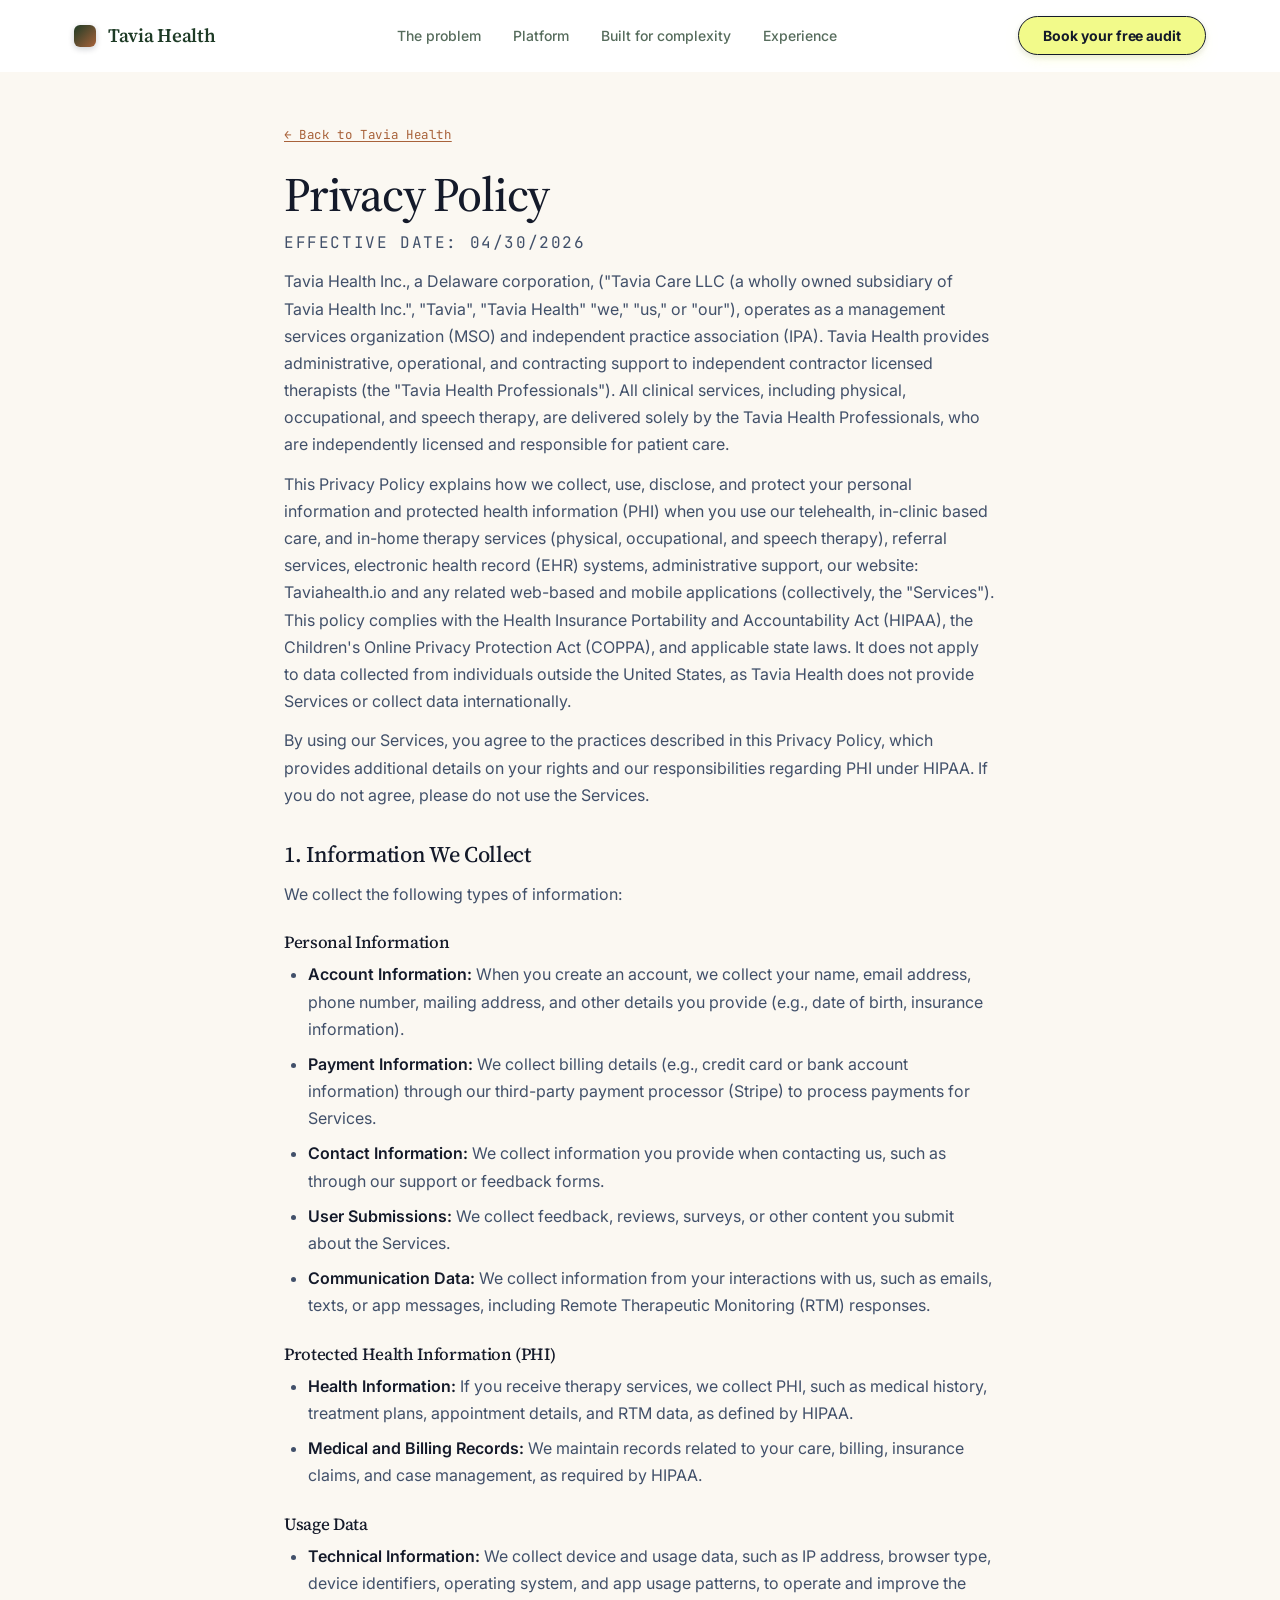
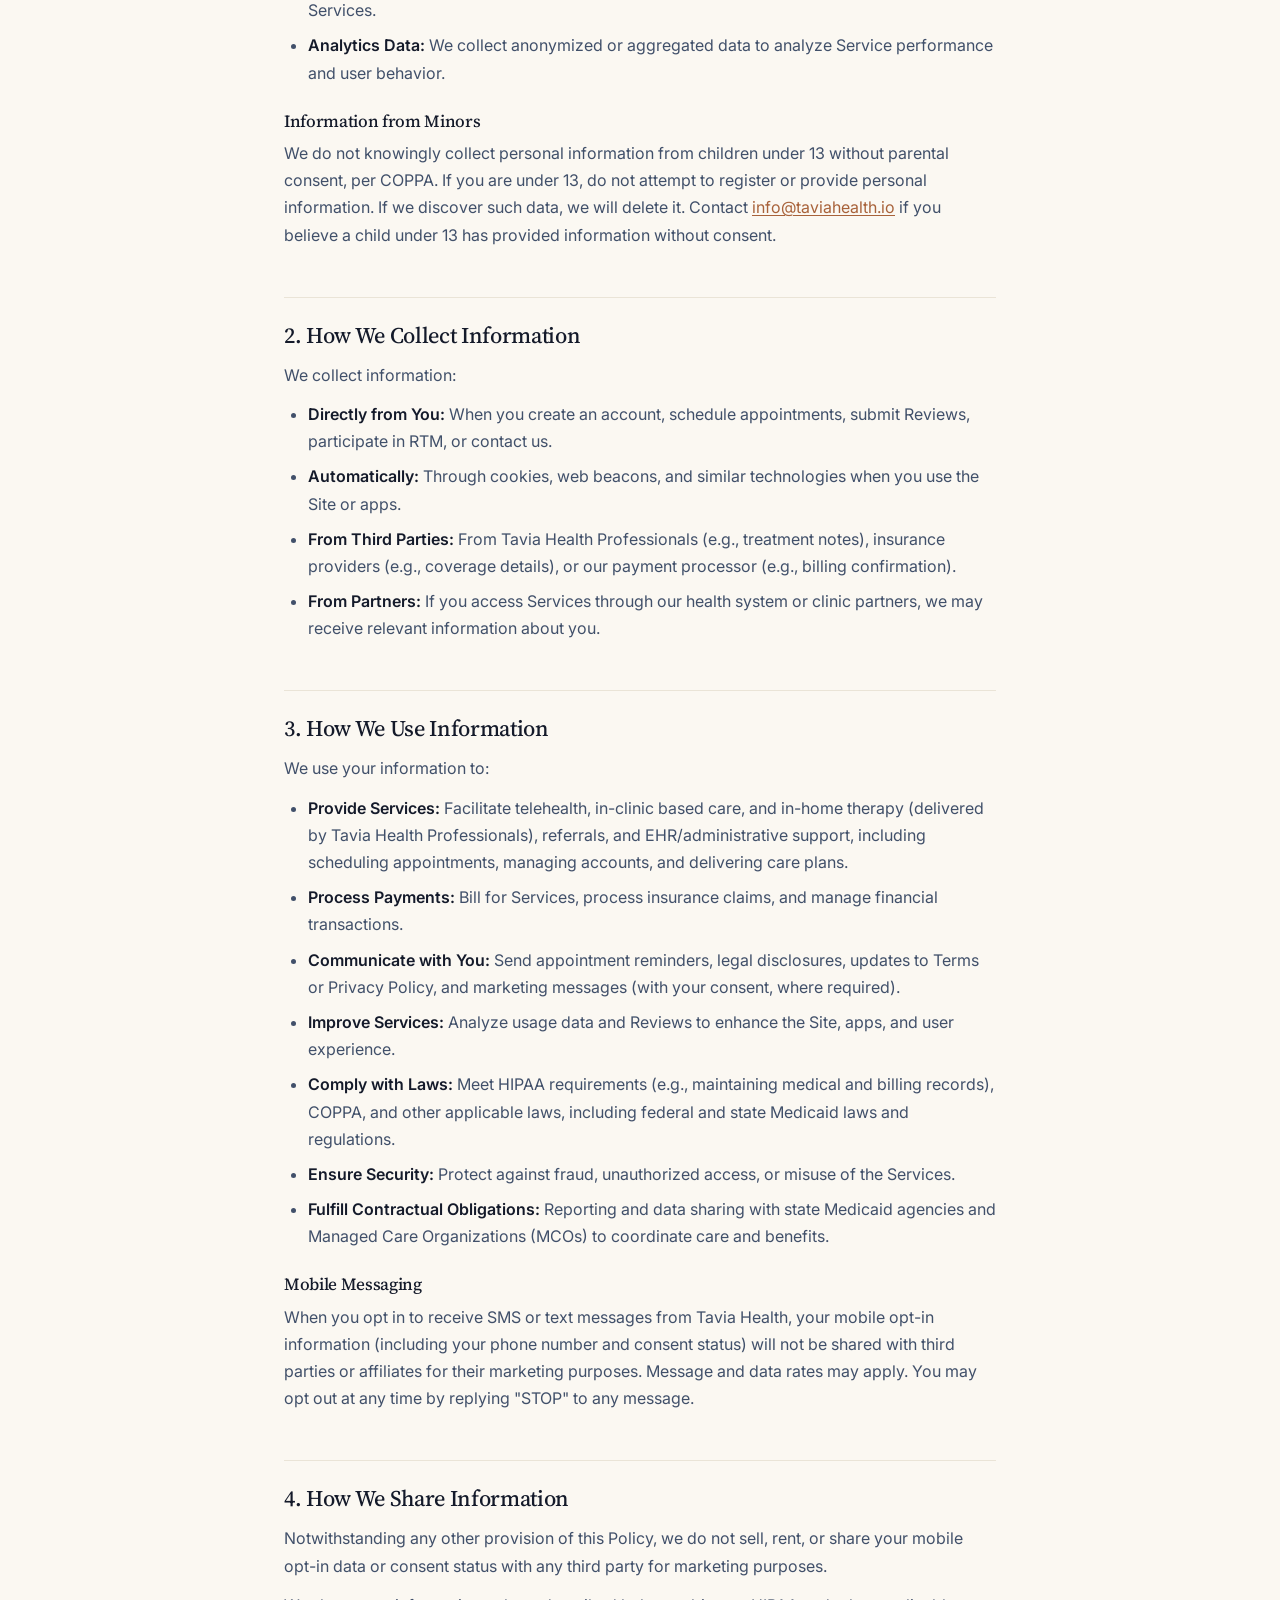
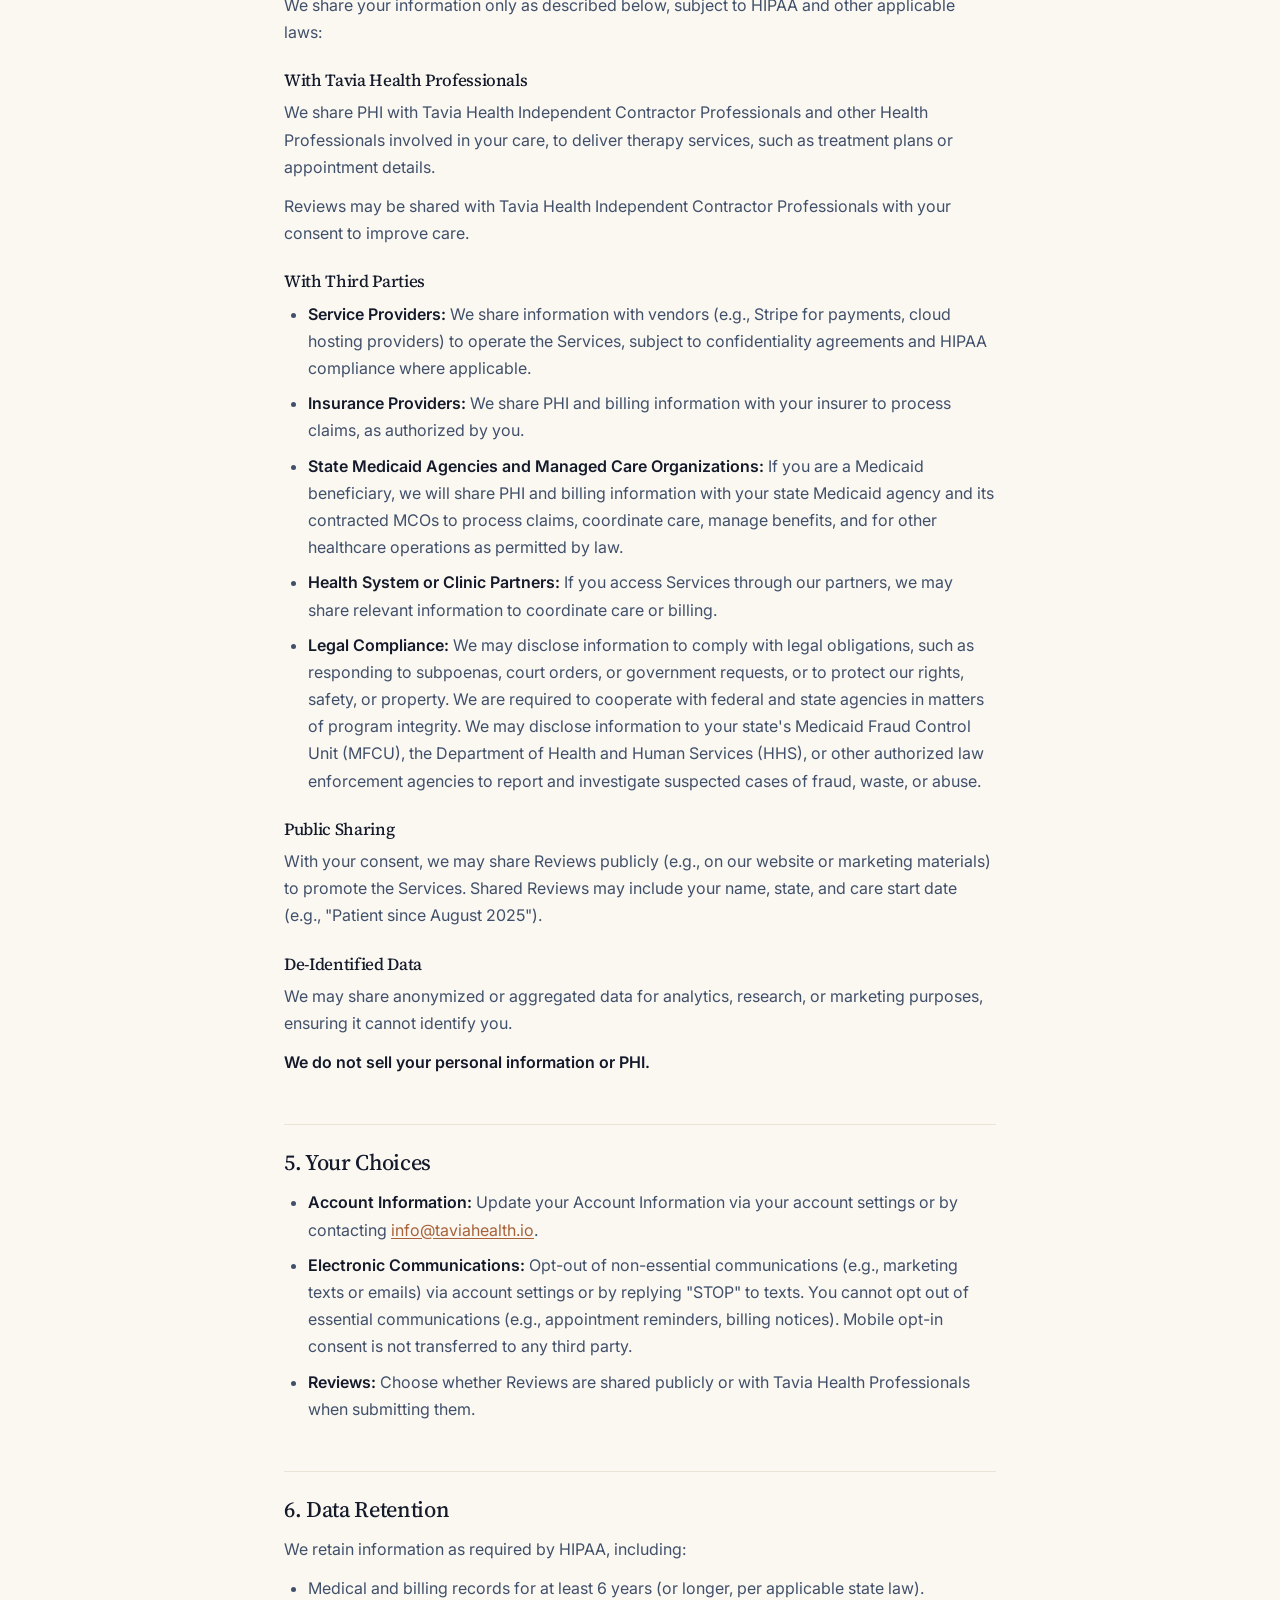
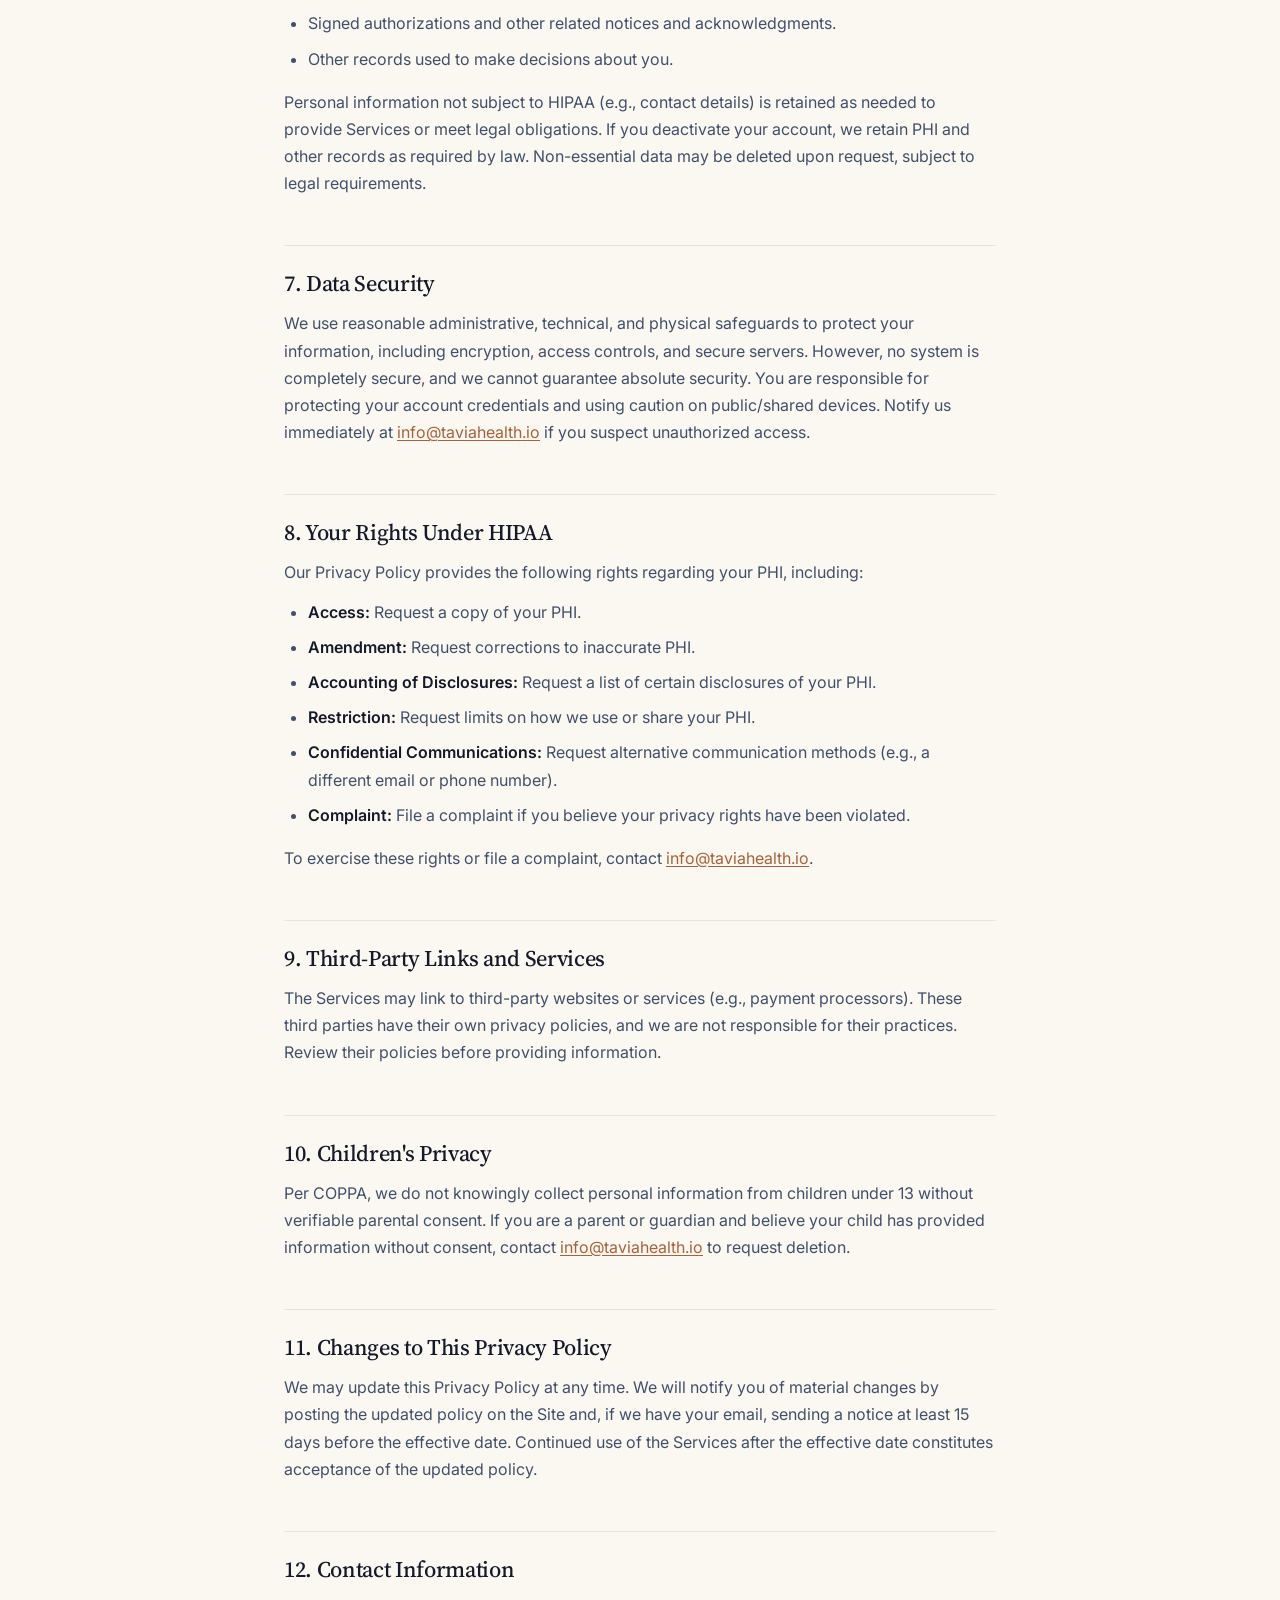
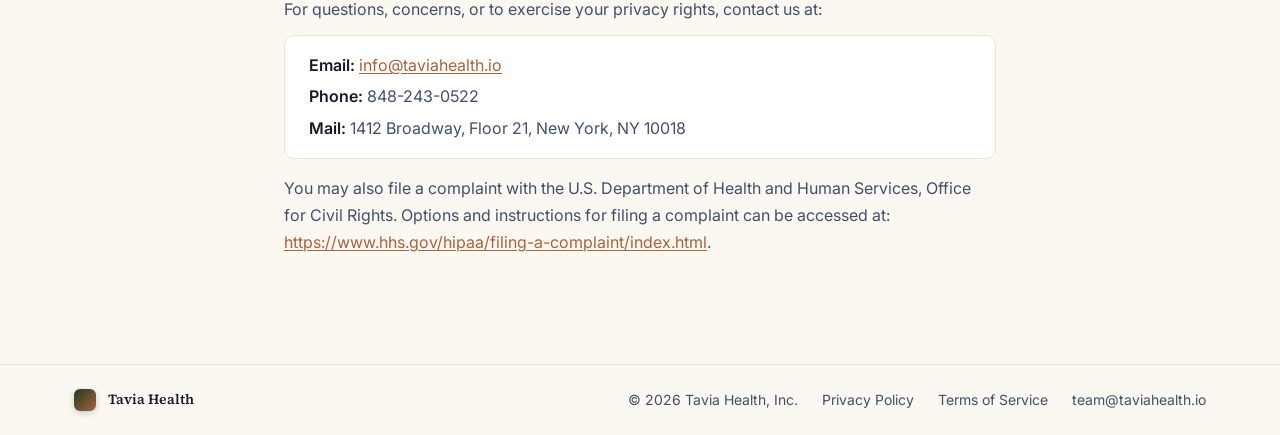
==== commit b2aa0981: "Update privacy policy with SMS/mobile messaging language Co-Authored-By: Claude Opus 4.7 (1M context" ====
--- a/privacy.html
+++ b/privacy.html
@@ -33,7 +33,7 @@
     <div class="container legal__container">
       <a href="index.html" class="legal__back">← Back to Tavia Health</a>
       <h1>Privacy Policy</h1>
-      <p class="legal__date">Effective Date: 08/26/2025</p>
+      <p class="legal__date">Effective Date: 04/30/2026</p>
 
       <p>Tavia Health Inc., a Delaware corporation, ("Tavia Care LLC (a wholly owned subsidiary of Tavia Health Inc.", "Tavia", "Tavia Health" "we," "us," or "our"), operates as a management services organization (MSO) and independent practice association (IPA). Tavia Health provides administrative, operational, and contracting support to independent contractor licensed therapists (the "Tavia Health Professionals"). All clinical services, including physical, occupational, and speech therapy, are delivered solely by the Tavia Health Professionals, who are independently licensed and responsible for patient care.</p>
 
@@ -89,7 +89,11 @@
         <li><strong>Fulfill Contractual Obligations:</strong> Reporting and data sharing with state Medicaid agencies and Managed Care Organizations (MCOs) to coordinate care and benefits.</li>
       </ul>
 
+      <h3>Mobile Messaging</h3>
+      <p>When you opt in to receive SMS or text messages from Tavia Health, your mobile opt-in information (including your phone number and consent status) will not be shared with third parties or affiliates for their marketing purposes. Message and data rates may apply. You may opt out at any time by replying "STOP" to any message.</p>
+
       <h2>4. How We Share Information</h2>
+      <p>Notwithstanding any other provision of this Policy, we do not sell, rent, or share your mobile opt-in data or consent status with any third party for marketing purposes.</p>
       <p>We share your information only as described below, subject to HIPAA and other applicable laws:</p>
 
       <h3>With Tavia Health Professionals</h3>
@@ -115,7 +119,7 @@
       <h2>5. Your Choices</h2>
       <ul>
         <li><strong>Account Information:</strong> Update your Account Information via your account settings or by contacting <a href="mailto:info@taviahealth.io">info@taviahealth.io</a>.</li>
-        <li><strong>Electronic Communications:</strong> Opt-out of non-essential communications (e.g., marketing texts or emails) via account settings or by replying "stop" to texts. You cannot opt out of essential communications (e.g., appointment reminders, billing notices).</li>
+        <li><strong>Electronic Communications:</strong> Opt-out of non-essential communications (e.g., marketing texts or emails) via account settings or by replying "STOP" to texts. You cannot opt out of essential communications (e.g., appointment reminders, billing notices). Mobile opt-in consent is not transferred to any third party.</li>
         <li><strong>Reviews:</strong> Choose whether Reviews are shared publicly or with Tavia Health Professionals when submitting them.</li>
       </ul>
 
